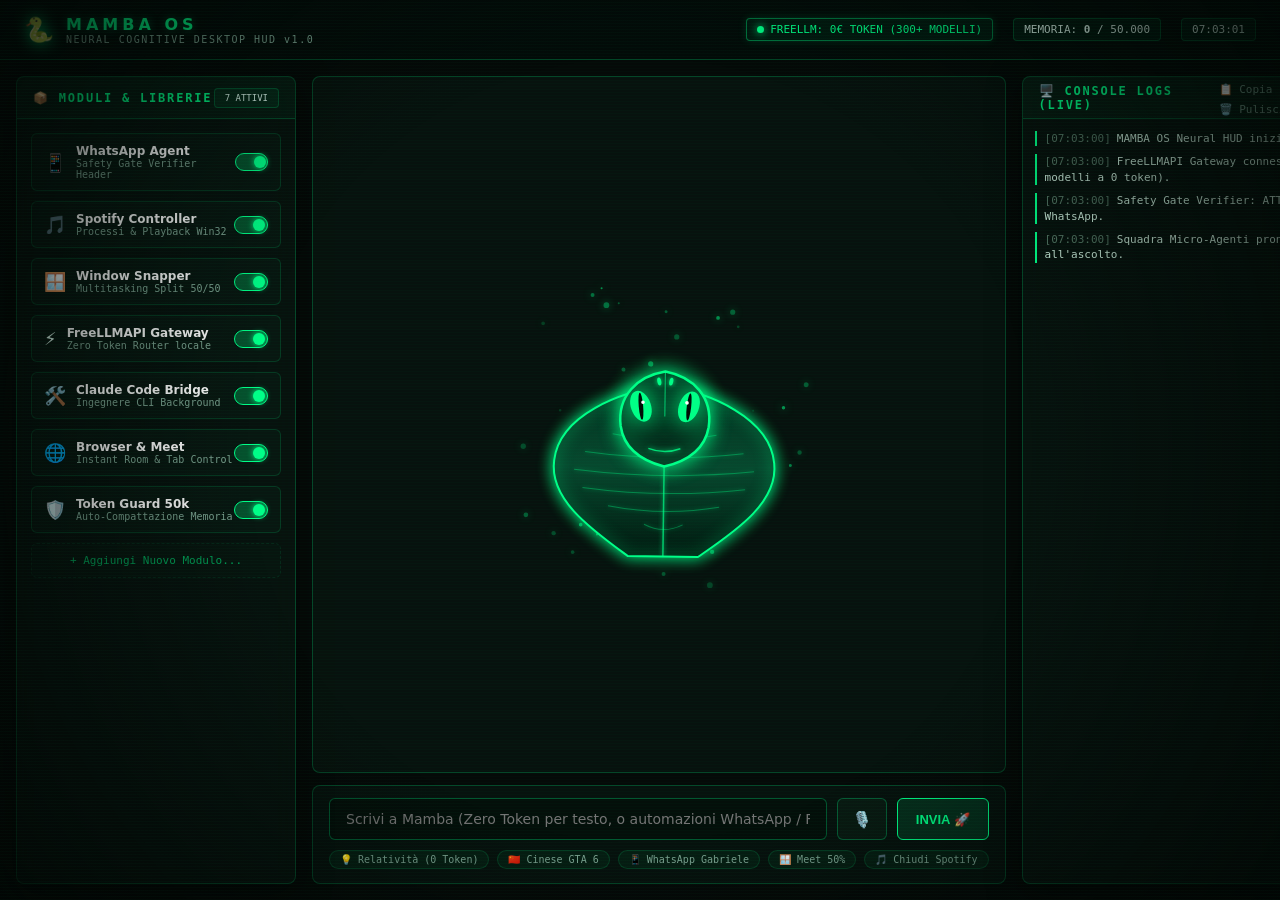
==== mamba/ui/index.html @ de3efeec "chore(checkpoint): Interfaccia Grafica HUD Desktop stile Jarvis con Serpente frontale 60fps, lingua " ====
<!DOCTYPE html>
<html lang="it">
<head>
    <meta charset="UTF-8">
    <meta name="viewport" content="width=device-width, initial-scale=1.0">
    <title>🐍 MAMBA OS — Neural Desktop HUD</title>
    <link rel="stylesheet" href="styles.css">
</head>
<body>
    <div class="scanlines"></div>
    <div class="vignette"></div>

    <!-- HEADER HUD -->
    <header>
        <div class="brand-section">
            <span class="brand-logo">🐍</span>
            <div>
                <div class="brand-title">MAMBA OS</div>
                <div class="brand-subtitle">NEURAL COGNITIVE DESKTOP HUD v1.0</div>
            </div>
        </div>

        <div class="header-telemetry">
            <div class="badge green">
                <span class="badge-dot"></span>
                <span>FREELLM: 0€ TOKEN (300+ MODELLI)</span>
            </div>
            <div class="badge">
                <span>MEMORIA: <b id="token-counter">0</b> / 50.000</span>
            </div>
            <div class="badge">
                <span id="clock-display">17:28:45</span>
            </div>
        </div>
    </header>

    <!-- MAIN 3-COLUMN APP GRID -->
    <main class="main-layout">

        <!-- COLONNA SINISTRA: LIBRERIE & MODULI COLLEGABILI -->
        <section class="hud-panel">
            <div class="panel-header">
                <span class="panel-title">📦 MODULI & LIBRERIE</span>
                <span class="badge" style="font-size: 9px;">7 ATTIVI</span>
            </div>
            <div class="modules-list" id="modules-list">
                
                <div class="module-card">
                    <div class="module-info">
                        <span class="module-icon">📱</span>
                        <div>
                            <div class="module-name">WhatsApp Agent</div>
                            <div class="module-desc">Safety Gate Verifier Header</div>
                        </div>
                    </div>
                    <label class="switch">
                        <input type="checkbox" checked id="mod-whatsapp">
                        <span class="slider"></span>
                    </label>
                </div>

                <div class="module-card">
                    <div class="module-info">
                        <span class="module-icon">🎵</span>
                        <div>
                            <div class="module-name">Spotify Controller</div>
                            <div class="module-desc">Processi & Playback Win32</div>
                        </div>
                    </div>
                    <label class="switch">
                        <input type="checkbox" checked id="mod-spotify">
                        <span class="slider"></span>
                    </label>
                </div>

                <div class="module-card">
                    <div class="module-info">
                        <span class="module-icon">🪟</span>
                        <div>
                            <div class="module-name">Window Snapper</div>
                            <div class="module-desc">Multitasking Split 50/50</div>
                        </div>
                    </div>
                    <label class="switch">
                        <input type="checkbox" checked id="mod-snapper">
                        <span class="slider"></span>
                    </label>
                </div>

                <div class="module-card">
                    <div class="module-info">
                        <span class="module-icon">⚡</span>
                        <div>
                            <div class="module-name">FreeLLMAPI Gateway</div>
                            <div class="module-desc">Zero Token Router locale</div>
                        </div>
                    </div>
                    <label class="switch">
                        <input type="checkbox" checked id="mod-freellm">
                        <span class="slider"></span>
                    </label>
                </div>

                <div class="module-card">
                    <div class="module-info">
                        <span class="module-icon">🛠️</span>
                        <div>
                            <div class="module-name">Claude Code Bridge</div>
                            <div class="module-desc">Ingegnere CLI Background</div>
                        </div>
                    </div>
                    <label class="switch">
                        <input type="checkbox" checked id="mod-claude">
                        <span class="slider"></span>
                    </label>
                </div>

                <div class="module-card">
                    <div class="module-info">
                        <span class="module-icon">🌐</span>
                        <div>
                            <div class="module-name">Browser & Meet</div>
                            <div class="module-desc">Instant Room & Tab Control</div>
                        </div>
                    </div>
                    <label class="switch">
                        <input type="checkbox" checked id="mod-browser">
                        <span class="slider"></span>
                    </label>
                </div>

                <div class="module-card">
                    <div class="module-info">
                        <span class="module-icon">🛡️</span>
                        <div>
                            <div class="module-name">Token Guard 50k</div>
                            <div class="module-desc">Auto-Compattazione Memoria</div>
                        </div>
                    </div>
                    <label class="switch">
                        <input type="checkbox" checked id="mod-tokenguard">
                        <span class="slider"></span>
                    </label>
                </div>

                <div class="module-card" style="border-style: dashed; justify-content: center; opacity: 0.6;">
                    <span style="font-size: 11px; font-family: var(--font-mono); color: var(--emerald);">+ Aggiungi Nuovo Modulo...</span>
                </div>

            </div>
        </section>

        <!-- COLONNA CENTRALE: SERPENTE + RISPOSTA + SEZIONE DI SCRITTURA -->
        <section class="center-panel">
            
            <div class="avatar-container">
                <canvas id="snake-canvas"></canvas>

                <!-- Box di risposta olografico parlante -->
                <div class="response-card hidden" id="response-card">
                    <div class="response-header">
                        <span>🐍 MAMBA [SPEAKING]</span>
                        <span id="response-latency">0.42s</span>
                    </div>
                    <div class="response-body" id="response-text">
                        In attesa di ordini...
                    </div>
                </div>
            </div>

            <!-- Sezione di scrittura sotto il serpente -->
            <div class="input-panel">
                <div class="input-row">
                    <input type="text" class="input-box" id="user-input" 
                           placeholder="Scrivi a Mamba (Zero Token per testo, o automazioni WhatsApp / Finestre / Spotify)..." 
                           autocomplete="off">
                    <button class="mic-btn" id="mic-btn" title="Attiva Microfono">🎙️</button>
                    <button class="action-btn" id="send-btn">INVIA 🚀</button>
                </div>

                <!-- Chips di comando rapido -->
                <div class="chips-row">
                    <span class="chip" onclick="quickSend('Dammi una spiegazione rapida della teoria della relatività')">💡 Relatività (0 Token)</span>
                    <span class="chip" onclick="quickSend('Traduci in cinese: buona sessione di gioco con GTA 6!')">🇨🇳 Cinese GTA 6</span>
                    <span class="chip" onclick="quickSend('Manda messaggio a Gabriele Vinted con auguri per GTA 6')">📱 WhatsApp Gabriele</span>
                    <span class="chip" onclick="quickSend('Affianca Google Meet al 50% dello schermo')">🪟 Meet 50%</span>
                    <span class="chip" onclick="quickSend('Chiudi Spotify')">🎵 Chiudi Spotify</span>
                </div>
            </div>

        </section>

        <!-- COLONNA DESTRA: LOG SELEZIONABILI IN DIRETTA -->
        <section class="hud-panel">
            <div class="panel-header">
                <span class="panel-title">🖥️ CONSOLE LOGS (LIVE)</span>
                <div>
                    <button class="log-btn" id="copy-logs-btn" title="Copia tutti i log">📋 Copia</button>
                    <button class="log-btn" id="clear-logs-btn" title="Pulisci log">🗑️ Pulisci</button>
                </div>
            </div>
            
            <div class="logs-container" id="logs-container">
                <!-- Log generati dinamicamente -->
            </div>
        </section>

    </main>

    <script src="snake.js"></script>
    <script src="app.js"></script>
</body>
</html>
---- mamba/ui/styles.css ----
/* mamba/ui/styles.css - Emerald Viper Cyber HUD */

:root {
    --bg-dark: #050a08;
    --bg-card: rgba(8, 22, 16, 0.75);
    --border-color: rgba(0, 255, 136, 0.22);
    --border-bright: #00ff88;
    --emerald: #00ff88;
    --emerald-dim: rgba(0, 255, 136, 0.55);
    --emerald-glow: rgba(0, 255, 136, 0.35);
    --cyan: #00e5ff;
    --yellow: #ffdd00;
    --red: #ff3366;
    --text-main: #e0fbf0;
    --text-dim: #7da593;
    --font-mono: 'Consolas', 'Cascadia Mono', monospace;
    --font-sans: 'Segoe UI', system-ui, -apple-system, sans-serif;
}

* {
    box-sizing: border-box;
    margin: 0;
    padding: 0;
}

body {
    background: var(--bg-dark);
    color: var(--text-main);
    font-family: var(--font-sans);
    height: 100vh;
    display: flex;
    flex-direction: column;
    overflow: hidden;
    user-select: none;
}

/* Texture scanlines e vignettatura sci-fi */
.scanlines {
    position: fixed;
    inset: 0;
    pointer-events: none;
    background: repeating-linear-gradient(
        0deg,
        rgba(0, 255, 136, 0.02) 0px,
        rgba(0, 255, 136, 0.02) 1px,
        transparent 1px,
        transparent 3px
    );
    z-index: 100;
}

.vignette {
    position: fixed;
    inset: 0;
    pointer-events: none;
    background: radial-gradient(circle at center, transparent 50%, rgba(2, 6, 4, 0.8) 100%);
    z-index: 99;
}

/* ==========================================================================
   HEADER
   ========================================================================== */
header {
    height: 60px;
    border-bottom: 1px solid var(--border-color);
    background: rgba(4, 14, 10, 0.85);
    backdrop-filter: blur(8px);
    display: flex;
    align-items: center;
    justify-content: space-between;
    padding: 0 24px;
    z-index: 10;
}

.brand-section {
    display: flex;
    align-items: center;
    gap: 12px;
}

.brand-logo {
    font-size: 24px;
    filter: drop-shadow(0 0 8px var(--emerald));
}

.brand-title {
    font-size: 16px;
    font-weight: 700;
    letter-spacing: 0.25em;
    color: var(--emerald);
    text-shadow: 0 0 10px var(--emerald-glow);
}

.brand-subtitle {
    font-size: 10px;
    font-family: var(--font-mono);
    color: var(--text-dim);
    letter-spacing: 0.15em;
}

.header-telemetry {
    display: flex;
    align-items: center;
    gap: 20px;
}

.badge {
    display: inline-flex;
    align-items: center;
    gap: 6px;
    padding: 4px 10px;
    border-radius: 4px;
    font-family: var(--font-mono);
    font-size: 11px;
    border: 1px solid var(--border-color);
    background: rgba(0, 255, 136, 0.06);
}

.badge.green {
    color: var(--emerald);
    border-color: rgba(0, 255, 136, 0.4);
    box-shadow: 0 0 8px rgba(0, 255, 136, 0.15);
}

.badge-dot {
    width: 7px;
    height: 7px;
    border-radius: 50%;
    background: var(--emerald);
    box-shadow: 0 0 8px var(--emerald);
    animation: blink 2s infinite;
}

@keyframes blink {
    50% { opacity: 0.3; }
}

/* ==========================================================================
   APP GRID LAYOUT (3 COLONNE)
   ========================================================================== */
.main-layout {
    flex: 1;
    display: grid;
    grid-template-columns: 280px 1fr 340px;
    gap: 16px;
    padding: 16px;
    overflow: hidden;
    z-index: 10;
}

.hud-panel {
    background: var(--bg-card);
    border: 1px solid var(--border-color);
    border-radius: 8px;
    display: flex;
    flex-direction: column;
    overflow: hidden;
    backdrop-filter: blur(12px);
    box-shadow: 0 8px 32px rgba(0, 0, 0, 0.5);
    position: relative;
}

.panel-header {
    height: 42px;
    padding: 0 16px;
    display: flex;
    align-items: center;
    justify-content: space-between;
    border-bottom: 1px solid var(--border-color);
    background: rgba(0, 255, 136, 0.04);
}

.panel-title {
    font-size: 12px;
    font-family: var(--font-mono);
    font-weight: 600;
    letter-spacing: 0.15em;
    color: var(--emerald);
    display: flex;
    align-items: center;
    gap: 8px;
}

/* ==========================================================================
   COLONNA SINISTRA: LIBRERIE & MODULI
   ========================================================================== */
.modules-list {
    flex: 1;
    padding: 14px;
    display: flex;
    flex-direction: column;
    gap: 10px;
    overflow-y: auto;
}

.module-card {
    background: rgba(12, 32, 24, 0.45);
    border: 1px solid rgba(0, 255, 136, 0.15);
    border-radius: 6px;
    padding: 10px 12px;
    display: flex;
    align-items: center;
    justify-content: space-between;
    transition: all 0.25s ease;
    cursor: pointer;
}

.module-card:hover {
    border-color: var(--emerald);
    box-shadow: 0 0 12px rgba(0, 255, 136, 0.15);
    transform: translateX(2px);
}

.module-info {
    display: flex;
    align-items: center;
    gap: 10px;
}

.module-icon {
    font-size: 18px;
}

.module-name {
    font-size: 12px;
    font-weight: 600;
    color: #fff;
}

.module-desc {
    font-size: 10px;
    font-family: var(--font-mono);
    color: var(--text-dim);
}

/* Switch Toggle */
.switch {
    position: relative;
    display: inline-block;
    width: 34px;
    height: 18px;
}

.switch input { opacity: 0; width: 0; height: 0; }

.slider {
    position: absolute;
    cursor: pointer;
    inset: 0;
    background-color: #1a3328;
    transition: .3s;
    border-radius: 18px;
    border: 1px solid rgba(0, 255, 136, 0.2);
}

.slider:before {
    position: absolute;
    content: "";
    height: 12px;
    width: 12px;
    left: 2px;
    bottom: 2px;
    background-color: #7da593;
    transition: .3s;
    border-radius: 50%;
}

input:checked + .slider {
    background-color: rgba(0, 255, 136, 0.25);
    border-color: var(--emerald);
}

input:checked + .slider:before {
    transform: translateX(16px);
    background-color: var(--emerald);
    box-shadow: 0 0 6px var(--emerald);
}

/* ==========================================================================
   COLONNA CENTRALE: SERPENTE + DIALOGO + INPUT
   ========================================================================== */
.center-panel {
    display: flex;
    flex-direction: column;
    gap: 12px;
}

.avatar-container {
    flex: 1;
    background: var(--bg-card);
    border: 1px solid var(--border-color);
    border-radius: 8px;
    position: relative;
    display: flex;
    flex-direction: column;
    align-items: center;
    justify-content: center;
    overflow: hidden;
}

#snake-canvas {
    width: 100%;
    height: 100%;
    display: block;
}

/* Fumetto di risposta olografico */
.response-card {
    position: absolute;
    bottom: 16px;
    left: 24px;
    right: 24px;
    background: rgba(6, 20, 14, 0.88);
    border: 1px solid rgba(0, 255, 136, 0.35);
    border-radius: 8px;
    padding: 14px 18px;
    backdrop-filter: blur(10px);
    box-shadow: 0 4px 20px rgba(0, 0, 0, 0.6);
    user-select: text; /* Selezionabile! */
    max-height: 130px;
    overflow-y: auto;
    transition: all 0.3s ease;
}

.response-card.hidden {
    opacity: 0;
    pointer-events: none;
    transform: translateY(10px);
}

.response-header {
    display: flex;
    align-items: center;
    justify-content: space-between;
    margin-bottom: 6px;
    font-family: var(--font-mono);
    font-size: 11px;
    color: var(--emerald);
}

.response-body {
    font-size: 13px;
    line-height: 1.5;
    color: #f0fff8;
}

/* Sezione Input Sotto */
.input-panel {
    background: var(--bg-card);
    border: 1px solid var(--border-color);
    border-radius: 8px;
    padding: 12px 16px;
    display: flex;
    flex-direction: column;
    gap: 10px;
}

.input-row {
    display: flex;
    gap: 10px;
}

.input-box {
    flex: 1;
    background: rgba(4, 16, 11, 0.8);
    border: 1px solid rgba(0, 255, 136, 0.3);
    border-radius: 6px;
    padding: 12px 16px;
    color: #fff;
    font-size: 14px;
    font-family: var(--font-sans);
    outline: none;
    transition: border-color 0.2s, box-shadow 0.2s;
}

.input-box:focus {
    border-color: var(--emerald);
    box-shadow: 0 0 12px rgba(0, 255, 136, 0.25);
}

.action-btn {
    background: rgba(0, 255, 136, 0.12);
    border: 1px solid var(--emerald);
    color: var(--emerald);
    border-radius: 6px;
    padding: 0 18px;
    font-size: 13px;
    font-weight: 600;
    cursor: pointer;
    display: flex;
    align-items: center;
    gap: 6px;
    transition: all 0.2s;
}

.action-btn:hover {
    background: var(--emerald);
    color: #000;
    box-shadow: 0 0 16px rgba(0, 255, 136, 0.4);
}

.mic-btn {
    background: rgba(12, 32, 24, 0.6);
    border: 1px solid rgba(0, 255, 136, 0.3);
    color: #fff;
    border-radius: 6px;
    padding: 0 14px;
    cursor: pointer;
    font-size: 16px;
    transition: all 0.2s;
}

.mic-btn.active {
    background: rgba(255, 51, 102, 0.25);
    border-color: var(--red);
    color: var(--red);
    box-shadow: 0 0 12px var(--red);
}

/* Quick Action Chips */
.chips-row {
    display: flex;
    gap: 8px;
    overflow-x: auto;
    padding-bottom: 2px;
}

.chip {
    background: rgba(0, 255, 136, 0.05);
    border: 1px solid rgba(0, 255, 136, 0.15);
    color: var(--text-dim);
    border-radius: 12px;
    padding: 3px 10px;
    font-size: 10px;
    font-family: var(--font-mono);
    cursor: pointer;
    white-space: nowrap;
    transition: all 0.2s;
}

.chip:hover {
    border-color: var(--emerald);
    color: var(--emerald);
    background: rgba(0, 255, 136, 0.1);
}

/* ==========================================================================
   COLONNA DESTRA: LOG SELEZIONABILI IN DIRETTA
   ========================================================================== */
.logs-container {
    flex: 1;
    padding: 12px;
    overflow-y: auto;
    display: flex;
    flex-direction: column;
    gap: 8px;
    font-family: var(--font-mono);
    font-size: 11px;
    user-select: text; /* Fondamentale: testo selezionabile e copiabile! */
}

.log-entry {
    line-height: 1.4;
    word-break: break-word;
    border-left: 2px solid rgba(0, 255, 136, 0.3);
    padding-left: 8px;
    transition: background 0.15s;
}

.log-entry:hover {
    background: rgba(0, 255, 136, 0.04);
}

.log-time {
    color: #557766;
    margin-right: 6px;
}

.log-entry.info { border-left-color: var(--emerald); }
.log-entry.info .log-text { color: #d0f0e0; }

.log-entry.warn { border-left-color: var(--yellow); }
.log-entry.warn .log-text { color: var(--yellow); }

.log-entry.error { border-left-color: var(--red); }
.log-entry.error .log-text { color: var(--red); }

.log-btn {
    background: none;
    border: none;
    color: var(--text-dim);
    font-family: var(--font-mono);
    font-size: 11px;
    cursor: pointer;
    padding: 2px 6px;
    border-radius: 4px;
    transition: color 0.2s;
}

.log-btn:hover {
    color: var(--emerald);
    background: rgba(0, 255, 136, 0.08);
}
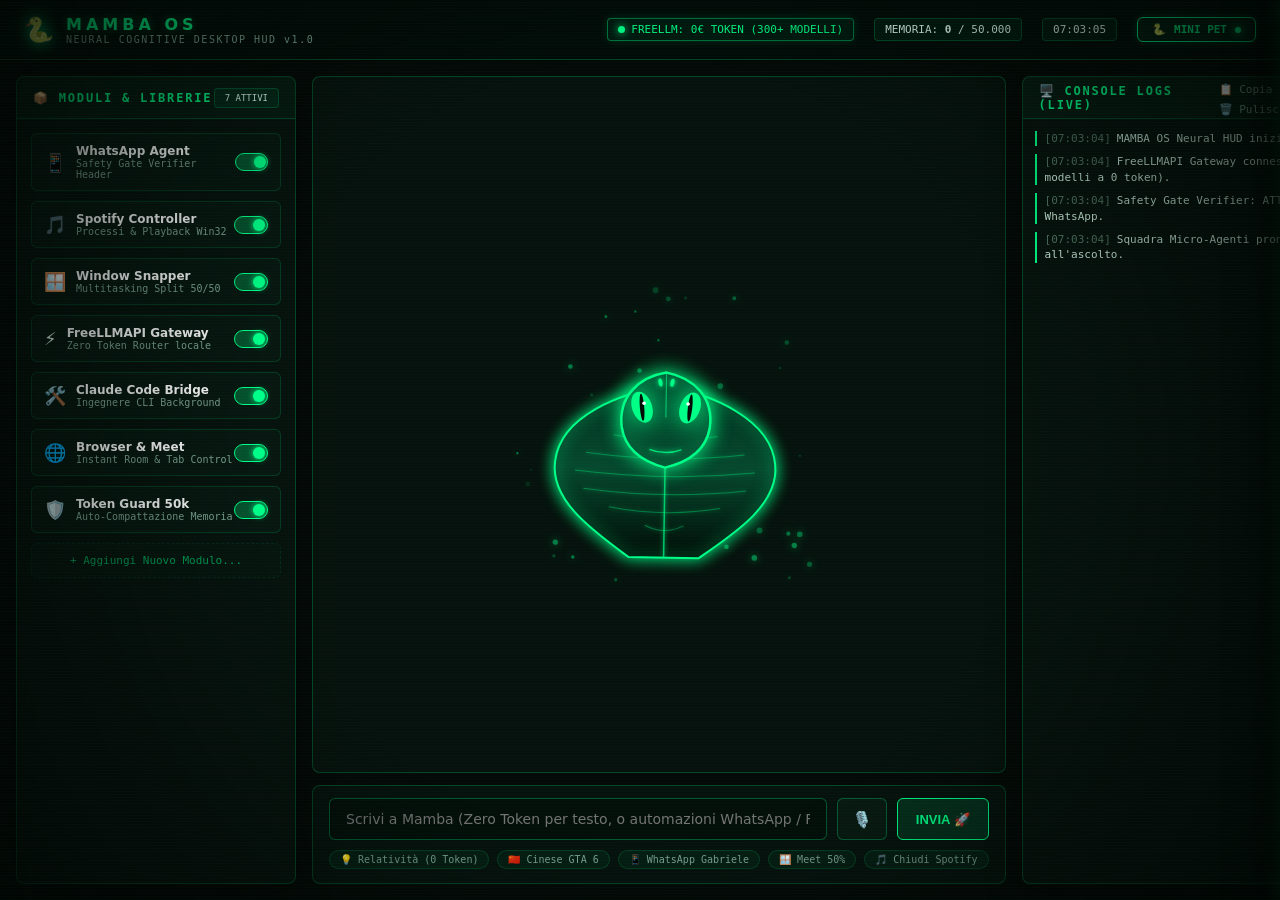
==== commit 5fbbbade: "chore(checkpoint): Aggiunto Mini & Pets: pulsante header in alto a destra, drawer impostazioni con 5" ====
--- a/mamba/ui/index.html
+++ b/mamba/ui/index.html
@@ -31,6 +31,11 @@
             <div class="badge">
                 <span id="clock-display">17:28:45</span>
             </div>
+            <button class="pet-header-btn" id="pet-drawer-btn" title="Mini & Pets — Impostazioni Personaggetto">
+                <span>🐍</span>
+                <span>MINI PET</span>
+                <span class="pet-pulse-dot"></span>
+            </button>
         </div>
     </header>
 
@@ -207,6 +212,145 @@
 
     </main>
 
+    <!-- OVERLAY & CASSETTO LATERALE MINI & PETS -->
+    <div class="pet-drawer-overlay" id="pet-drawer-overlay"></div>
+    <aside class="pet-drawer" id="pet-drawer">
+        <div class="drawer-header">
+            <span class="drawer-title">🐍 MINI & PETS SETTINGS</span>
+            <button class="drawer-close-btn" id="drawer-close-btn">✕</button>
+        </div>
+
+        <!-- Sezione 1: Anteprima Interattiva Pet -->
+        <div class="drawer-section">
+            <div class="drawer-section-title">✨ ANTEPRIMA PERSONAGGETTO</div>
+            <div class="pet-playground">
+                <canvas id="mini-pet-preview-canvas" width="140" height="140"></canvas>
+                <div class="pet-playground-hint">Passa il mouse per accarezzare o fai click!</div>
+            </div>
+        </div>
+
+        <!-- Sezione 2: Selezione Specie / Skin -->
+        <div class="drawer-section">
+            <div class="drawer-section-title">🎨 SPECIE & SKIN SERPENTE</div>
+            <div class="skin-grid" id="skin-grid">
+                <button class="skin-btn active" data-skin="emerald">
+                    <span class="skin-dot" style="background: #00ff88; color: #00ff88;"></span>
+                    <span>Emerald Viper</span>
+                </button>
+                <button class="skin-btn" data-skin="cyber">
+                    <span class="skin-dot" style="background: #c77dff; color: #c77dff;"></span>
+                    <span>Cyber Python</span>
+                </button>
+                <button class="skin-btn" data-skin="golden">
+                    <span class="skin-dot" style="background: #ffb703; color: #ffb703;"></span>
+                    <span>Golden Cobra</span>
+                </button>
+                <button class="skin-btn" data-skin="crimson">
+                    <span class="skin-dot" style="background: #ff0055; color: #ff0055;"></span>
+                    <span>Crimson Mamba</span>
+                </button>
+                <button class="skin-btn" data-skin="mecha" style="grid-column: span 2;">
+                    <span class="skin-dot" style="background: #00f0ff; color: #00f0ff;"></span>
+                    <span>Mecha Robo-Snake</span>
+                </button>
+            </div>
+        </div>
+
+        <!-- Sezione 3: Pillolette ON/OFF (App & Visibilità) -->
+        <div class="drawer-section">
+            <div class="drawer-section-title">📱 MOSTRA SULLE APP (PILLOLETTE ON/OFF)</div>
+            <div class="pills-list">
+                
+                <div class="pill-row">
+                    <div class="pill-info">
+                        <div class="pill-label">Floating Pet su Desktop</div>
+                        <div class="pill-sub">Overlay fluttuante e trascinabile a schermo</div>
+                    </div>
+                    <label class="pill-switch">
+                        <input type="checkbox" checked id="pill-desktop-overlay">
+                        <span class="pill-slider"></span>
+                    </label>
+                </div>
+
+                <div class="pill-row">
+                    <div class="pill-info">
+                        <div class="pill-label">Mostra su WhatsApp</div>
+                        <div class="pill-sub">Galleggia sopra la finestra di WhatsApp</div>
+                    </div>
+                    <label class="pill-switch">
+                        <input type="checkbox" checked id="pill-whatsapp">
+                        <span class="pill-slider"></span>
+                    </label>
+                </div>
+
+                <div class="pill-row">
+                    <div class="pill-info">
+                        <div class="pill-label">Mostra su Spotify</div>
+                        <div class="pill-sub">Reagisce alla musica e a Spotify</div>
+                    </div>
+                    <label class="pill-switch">
+                        <input type="checkbox" checked id="pill-spotify">
+                        <span class="pill-slider"></span>
+                    </label>
+                </div>
+
+                <div class="pill-row">
+                    <div class="pill-info">
+                        <div class="pill-label">Mostra su Browser / Meet</div>
+                        <div class="pill-sub">Accompagna le sessioni di navigazione</div>
+                    </div>
+                    <label class="pill-switch">
+                        <input type="checkbox" checked id="pill-browser">
+                        <span class="pill-slider"></span>
+                    </label>
+                </div>
+
+                <div class="pill-row">
+                    <div class="pill-info">
+                        <div class="pill-label">Mostra su Blocco Note</div>
+                        <div class="pill-sub">Presente durante la scrittura di testo</div>
+                    </div>
+                    <label class="pill-switch">
+                        <input type="checkbox" checked id="pill-notepad">
+                        <span class="pill-slider"></span>
+                    </label>
+                </div>
+
+            </div>
+        </div>
+
+        <!-- Sezione 4: Pillolette Comportamento & Animazioni -->
+        <div class="drawer-section">
+            <div class="drawer-section-title">⚡ COMPORTAMENTO & ANIMAZIONI</div>
+            <div class="pills-list">
+                
+                <div class="pill-row">
+                    <div class="pill-info">
+                        <div class="pill-label">Lingua Biforcuta Dinamica</div>
+                        <div class="pill-sub">Guizza fuori a intervalli regolari</div>
+                    </div>
+                    <label class="pill-switch">
+                        <input type="checkbox" checked id="pill-tongue">
+                        <span class="pill-slider"></span>
+                    </label>
+                </div>
+
+                <div class="pill-row">
+                    <div class="pill-info">
+                        <div class="pill-label">Oscillazione Vocale (Sway)</div>
+                        <div class="pill-sub">Ondeggia da destra a sinistra mentre parla</div>
+                    </div>
+                    <label class="pill-switch">
+                        <input type="checkbox" checked id="pill-sway">
+                        <span class="pill-slider"></span>
+                    </label>
+                </div>
+
+            </div>
+        </div>
+
+    </aside>
+
     <script src="snake.js"></script>
     <script src="app.js"></script>
 </body>
--- a/mamba/ui/styles.css
+++ b/mamba/ui/styles.css
@@ -501,3 +501,285 @@
     color: var(--emerald);
     background: rgba(0, 255, 136, 0.08);
 }
+
+/* ==========================================================================
+   MINI & PETS DRAWER & PILLOLETTE TOGGLES (STILE IMMAGINI CARICATE)
+   ========================================================================== */
+
+/* Pulsante Personaggetto in Header (a destra a tutto) */
+.pet-header-btn {
+    background: rgba(0, 255, 136, 0.08);
+    border: 1px solid var(--emerald);
+    color: var(--emerald);
+    border-radius: 6px;
+    padding: 5px 14px;
+    font-family: var(--font-mono);
+    font-size: 11px;
+    font-weight: 700;
+    cursor: pointer;
+    display: flex;
+    align-items: center;
+    gap: 8px;
+    box-shadow: 0 0 10px rgba(0, 255, 136, 0.2);
+    transition: all 0.25s ease;
+}
+
+.pet-header-btn:hover {
+    background: var(--emerald);
+    color: #000;
+    box-shadow: 0 0 18px rgba(0, 255, 136, 0.6);
+    transform: scale(1.03);
+}
+
+.pet-pulse-dot {
+    width: 6px;
+    height: 6px;
+    border-radius: 50%;
+    background: var(--emerald);
+    box-shadow: 0 0 8px var(--emerald);
+    animation: blink 1.5s infinite;
+}
+
+/* Overlay scuro di sfondo */
+.pet-drawer-overlay {
+    position: fixed;
+    inset: 0;
+    background: rgba(0, 0, 0, 0.65);
+    backdrop-filter: blur(4px);
+    z-index: 200;
+    opacity: 0;
+    pointer-events: none;
+    transition: opacity 0.3s ease;
+}
+
+.pet-drawer-overlay.open {
+    opacity: 1;
+    pointer-events: auto;
+}
+
+/* Cassetto Laterale Destro per le Impostazioni del Pet */
+.pet-drawer {
+    position: fixed;
+    top: 0;
+    right: 0;
+    width: 380px;
+    height: 100vh;
+    background: rgba(4, 16, 11, 0.96);
+    border-left: 1px solid var(--border-bright);
+    box-shadow: -8px 0 35px rgba(0, 0, 0, 0.8), 0 0 20px rgba(0, 255, 136, 0.15);
+    z-index: 201;
+    display: flex;
+    flex-direction: column;
+    transform: translateX(100%);
+    transition: transform 0.35s cubic-bezier(0.16, 1, 0.3, 1);
+    overflow-y: auto;
+}
+
+.pet-drawer.open {
+    transform: translateX(0);
+}
+
+.drawer-header {
+    padding: 18px 20px;
+    border-bottom: 1px solid var(--border-color);
+    display: flex;
+    align-items: center;
+    justify-content: space-between;
+    background: rgba(0, 255, 136, 0.05);
+}
+
+.drawer-title {
+    font-size: 14px;
+    font-family: var(--font-mono);
+    font-weight: 700;
+    color: var(--emerald);
+    letter-spacing: 0.15em;
+    display: flex;
+    align-items: center;
+    gap: 8px;
+}
+
+.drawer-close-btn {
+    background: none;
+    border: none;
+    color: var(--text-dim);
+    font-size: 18px;
+    cursor: pointer;
+    transition: color 0.2s;
+}
+
+.drawer-close-btn:hover {
+    color: var(--emerald);
+}
+
+/* Sezioni interne al Drawer */
+.drawer-section {
+    padding: 16px 20px;
+    border-bottom: 1px solid rgba(0, 255, 136, 0.1);
+}
+
+.drawer-section-title {
+    font-size: 11px;
+    font-family: var(--font-mono);
+    font-weight: 600;
+    color: var(--text-dim);
+    letter-spacing: 0.15em;
+    text-transform: uppercase;
+    margin-bottom: 12px;
+    display: flex;
+    align-items: center;
+    gap: 6px;
+}
+
+/* Playground Anteprima Pet */
+.pet-playground {
+    background: rgba(2, 10, 6, 0.8);
+    border: 1px solid rgba(0, 255, 136, 0.25);
+    border-radius: 8px;
+    padding: 12px;
+    display: flex;
+    flex-direction: column;
+    align-items: center;
+    gap: 8px;
+    box-shadow: inset 0 0 15px rgba(0, 0, 0, 0.6);
+}
+
+#mini-pet-preview-canvas {
+    width: 140px;
+    height: 140px;
+    cursor: pointer;
+}
+
+.pet-playground-hint {
+    font-size: 10px;
+    font-family: var(--font-mono);
+    color: var(--emerald-dim);
+    text-align: center;
+}
+
+/* Selettore Specie / Skin del Serpente */
+.skin-grid {
+    display: grid;
+    grid-template-columns: 1fr 1fr;
+    gap: 8px;
+}
+
+.skin-btn {
+    background: rgba(12, 32, 24, 0.5);
+    border: 1px solid rgba(0, 255, 136, 0.2);
+    border-radius: 6px;
+    padding: 8px 10px;
+    color: #fff;
+    font-family: var(--font-mono);
+    font-size: 10px;
+    cursor: pointer;
+    display: flex;
+    align-items: center;
+    gap: 8px;
+    transition: all 0.2s;
+}
+
+.skin-btn:hover {
+    border-color: var(--emerald);
+    background: rgba(0, 255, 136, 0.12);
+}
+
+.skin-btn.active {
+    border-color: var(--emerald);
+    background: rgba(0, 255, 136, 0.18);
+    box-shadow: 0 0 10px rgba(0, 255, 136, 0.3);
+    color: var(--emerald);
+    font-weight: 700;
+}
+
+.skin-dot {
+    width: 10px;
+    height: 10px;
+    border-radius: 50%;
+    box-shadow: 0 0 6px currentColor;
+}
+
+/* ==========================================================================
+   LE "PILLOLETTE" ON/OFF (ESATTAMENTE COME NELLA FOTO DELL'UTENTE)
+   ========================================================================== */
+.pills-list {
+    display: flex;
+    flex-direction: column;
+    gap: 12px;
+}
+
+.pill-row {
+    display: flex;
+    align-items: center;
+    justify-content: space-between;
+    padding: 4px 0;
+}
+
+.pill-info {
+    display: flex;
+    flex-direction: column;
+    gap: 2px;
+}
+
+.pill-label {
+    font-size: 12px;
+    font-weight: 500;
+    color: #f0fff8;
+}
+
+.pill-sub {
+    font-size: 10px;
+    font-family: var(--font-mono);
+    color: var(--text-dim);
+}
+
+/* Switch a Pilloletta Smeraldo con bagliore neon intenso */
+.pill-switch {
+    position: relative;
+    display: inline-block;
+    width: 44px;
+    height: 22px;
+    flex-shrink: 0;
+}
+
+.pill-switch input {
+    opacity: 0;
+    width: 0;
+    height: 0;
+}
+
+.pill-slider {
+    position: absolute;
+    cursor: pointer;
+    inset: 0;
+    background-color: #041a10;
+    border: 1.5px solid rgba(0, 255, 136, 0.25);
+    border-radius: 22px;
+    transition: all 0.28s cubic-bezier(0.16, 1, 0.3, 1);
+    box-shadow: inset 0 2px 4px rgba(0, 0, 0, 0.5);
+}
+
+.pill-slider:before {
+    position: absolute;
+    content: "";
+    height: 14px;
+    width: 14px;
+    left: 3px;
+    bottom: 2.5px;
+    background-color: #2b503e;
+    border-radius: 50%;
+    transition: all 0.28s cubic-bezier(0.16, 1, 0.3, 1);
+}
+
+/* Stato ACCESO (Identico all'immagine 3 fornita dall'utente) */
+.pill-switch input:checked + .pill-slider {
+    background-color: rgba(0, 48, 28, 0.85);
+    border-color: #00ff88;
+    box-shadow: 0 0 10px rgba(0, 255, 136, 0.35), inset 0 0 6px rgba(0, 255, 136, 0.15);
+}
+
+.pill-switch input:checked + .pill-slider:before {
+    transform: translateX(20px);
+    background-color: #00ff88;
+    box-shadow: 0 0 8px #00ff88, 0 0 16px #00ff88;
+}
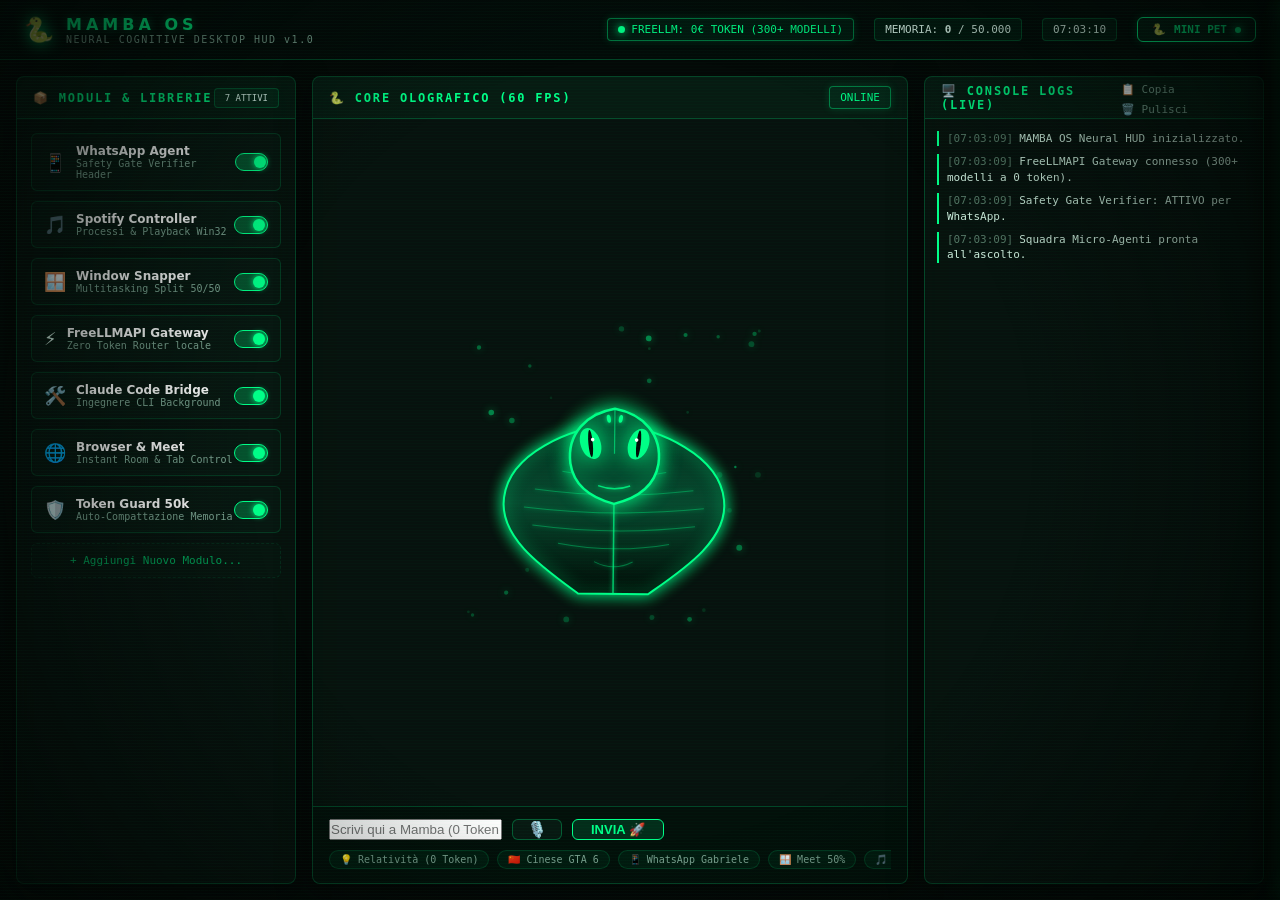
==== commit 82f984bd: "chore(checkpoint): Barra di input e scrittura integrata direttamente alla base del riquadro centrale" ====
--- a/mamba/ui/index.html
+++ b/mamba/ui/index.html
@@ -155,8 +155,12 @@
             </div>
         </section>
 
-        <!-- COLONNA CENTRALE: SERPENTE + RISPOSTA + SEZIONE DI SCRITTURA -->
-        <section class="center-panel">
+        <!-- COLONNA CENTRALE: RIQUADRO UNIFICATO DEL SERPENTE CON BARRA DI SCRITTURA SOTTO -->
+        <section class="hud-panel center-panel">
+            <div class="panel-header">
+                <span class="panel-title">🐍 CORE OLOGRAFICO (60 FPS)</span>
+                <span class="badge green" id="snake-status-badge">ONLINE</span>
+            </div>
             
             <div class="avatar-container">
                 <canvas id="snake-canvas"></canvas>
@@ -164,7 +168,7 @@
                 <!-- Box di risposta olografico parlante -->
                 <div class="response-card hidden" id="response-card">
                     <div class="response-header">
-                        <span>🐍 MAMBA [SPEAKING]</span>
+                        <span>🐍 MAMBA [RISPOSTA]</span>
                         <span id="response-latency">0.42s</span>
                     </div>
                     <div class="response-body" id="response-text">
@@ -173,11 +177,11 @@
                 </div>
             </div>
 
-            <!-- Sezione di scrittura sotto il serpente -->
-            <div class="input-panel">
+            <!-- BARRA DI SCRITTURA INTEGRATA SOTTO NEL RIQUADRO CENTRALE -->
+            <div class="snake-input-section">
                 <div class="input-row">
                     <input type="text" class="input-box" id="user-input" 
-                           placeholder="Scrivi a Mamba (Zero Token per testo, o automazioni WhatsApp / Finestre / Spotify)..." 
+                           placeholder="Scrivi qui a Mamba (0 Token per risposte/traduzioni, o comandi WhatsApp / Finestre)..." 
                            autocomplete="off">
                     <button class="mic-btn" id="mic-btn" title="Attiva Microfono">🎙️</button>
                     <button class="action-btn" id="send-btn">INVIA 🚀</button>
@@ -192,7 +196,6 @@
                     <span class="chip" onclick="quickSend('Chiudi Spotify')">🎵 Chiudi Spotify</span>
                 </div>
             </div>
-
         </section>
 
         <!-- COLONNA DESTRA: LOG SELEZIONABILI IN DIRETTA -->
--- a/mamba/ui/styles.css
+++ b/mamba/ui/styles.css
@@ -277,25 +277,22 @@
 }
 
 /* ==========================================================================
-   COLONNA CENTRALE: SERPENTE + DIALOGO + INPUT
+   COLONNA CENTRALE: RIQUADRO UNIFICATO DEL SERPENTE CON BARRA SOTTO
    ========================================================================== */
 .center-panel {
     display: flex;
     flex-direction: column;
-    gap: 12px;
 }
 
 .avatar-container {
     flex: 1;
-    background: var(--bg-card);
-    border: 1px solid var(--border-color);
-    border-radius: 8px;
     position: relative;
     display: flex;
     flex-direction: column;
     align-items: center;
     justify-content: center;
     overflow: hidden;
+    min-height: 280px;
 }
 
 #snake-canvas {
@@ -307,19 +304,20 @@
 /* Fumetto di risposta olografico */
 .response-card {
     position: absolute;
-    bottom: 16px;
-    left: 24px;
-    right: 24px;
-    background: rgba(6, 20, 14, 0.88);
-    border: 1px solid rgba(0, 255, 136, 0.35);
+    bottom: 14px;
+    left: 20px;
+    right: 20px;
+    background: rgba(6, 20, 14, 0.92);
+    border: 1px solid rgba(0, 255, 136, 0.4);
     border-radius: 8px;
-    padding: 14px 18px;
-    backdrop-filter: blur(10px);
-    box-shadow: 0 4px 20px rgba(0, 0, 0, 0.6);
+    padding: 12px 16px;
+    backdrop-filter: blur(12px);
+    box-shadow: 0 4px 24px rgba(0, 0, 0, 0.7);
     user-select: text; /* Selezionabile! */
-    max-height: 130px;
+    max-height: 120px;
     overflow-y: auto;
     transition: all 0.3s ease;
+    z-index: 5;
 }
 
 .response-card.hidden {
@@ -344,20 +342,22 @@
     color: #f0fff8;
 }
 
-/* Sezione Input Sotto */
-.input-panel {
-    background: var(--bg-card);
-    border: 1px solid var(--border-color);
-    border-radius: 8px;
+/* BARRA DI SCRITTURA INTEGRATA SOTTO NEL RIQUADRO DEL SERPENTE */
+.snake-input-section {
+    border-top: 1px solid var(--border-color);
+    background: rgba(4, 16, 11, 0.94);
     padding: 12px 16px;
     display: flex;
     flex-direction: column;
     gap: 10px;
+    border-bottom-left-radius: 8px;
+    border-bottom-right-radius: 8px;
 }
 
 .input-row {
     display: flex;
     gap: 10px;
+}
 }
 
 .input-box {
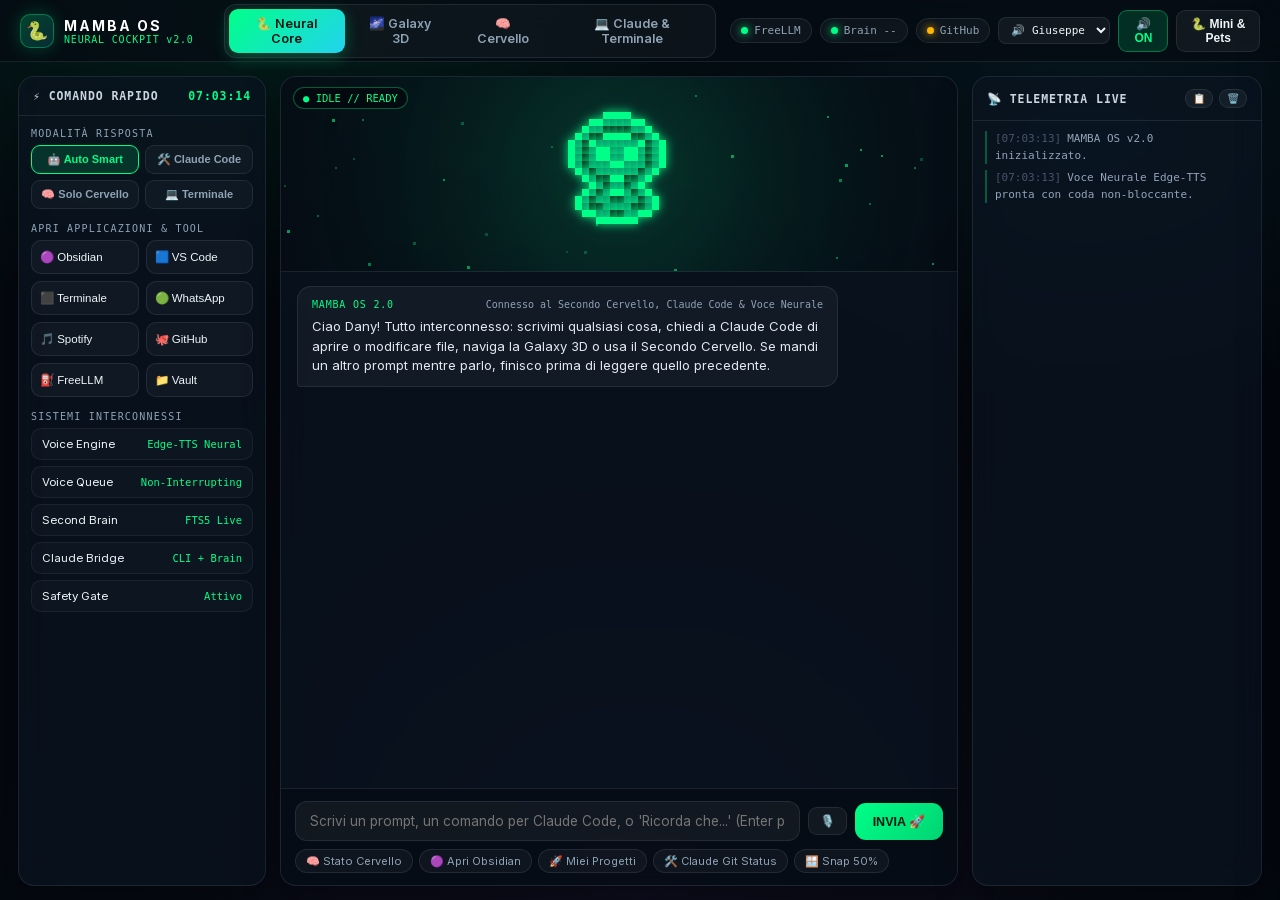
==== commit d7122e31: "feat(mamba-v2): Neural Cockpit HUD, Galaxy 3D Second Brain, Pixel Snake L->R, Edge-TTS Voice Queue, " ====
--- a/mamba/ui/index.html
+++ b/mamba/ui/index.html
@@ -3,358 +3,329 @@
 <head>
     <meta charset="UTF-8">
     <meta name="viewport" content="width=device-width, initial-scale=1.0">
-    <title>🐍 MAMBA OS — Neural Desktop HUD</title>
+    <title>🐍 MAMBA OS 2.0 — Neural Cockpit</title>
     <link rel="stylesheet" href="styles.css">
 </head>
 <body>
-    <div class="scanlines"></div>
-    <div class="vignette"></div>
-
-    <!-- HEADER HUD -->
-    <header>
-        <div class="brand-section">
-            <span class="brand-logo">🐍</span>
+<div class="app-shell">
+
+    <!-- TOP COMMAND BAR -->
+    <header class="topbar">
+        <div class="brand">
+            <div class="brand-orb">🐍</div>
             <div>
-                <div class="brand-title">MAMBA OS</div>
-                <div class="brand-subtitle">NEURAL COGNITIVE DESKTOP HUD v1.0</div>
-            </div>
-        </div>
-
-        <div class="header-telemetry">
-            <div class="badge green">
-                <span class="badge-dot"></span>
-                <span>FREELLM: 0€ TOKEN (300+ MODELLI)</span>
-            </div>
-            <div class="badge">
-                <span>MEMORIA: <b id="token-counter">0</b> / 50.000</span>
-            </div>
-            <div class="badge">
-                <span id="clock-display">17:28:45</span>
-            </div>
-            <button class="pet-header-btn" id="pet-drawer-btn" title="Mini & Pets — Impostazioni Personaggetto">
-                <span>🐍</span>
-                <span>MINI PET</span>
-                <span class="pet-pulse-dot"></span>
-            </button>
+                <div class="brand-name">MAMBA OS</div>
+                <div class="brand-sub">NEURAL COCKPIT v2.0</div>
+            </div>
+        </div>
+
+        <nav class="nav-tabs" id="nav-tabs">
+            <button class="nav-tab active" data-view="view-core">🐍 Neural Core</button>
+            <button class="nav-tab" data-view="view-galaxy">🌌 Galaxy 3D</button>
+            <button class="nav-tab" data-view="view-brain">🧠 Cervello</button>
+            <button class="nav-tab" data-view="view-claude">💻 Claude & Terminale</button>
+        </nav>
+
+        <div class="top-actions">
+            <div class="pill-badge" id="badge-freellm" title="Gateway FreeLLMapi">
+                <span class="pill-dot" id="dot-freellm"></span>
+                <span id="txt-freellm">FreeLLM</span>
+            </div>
+            <div class="pill-badge clickable" id="badge-brain" title="Vai al Secondo Cervello">
+                <span class="pill-dot"></span>
+                <span id="txt-brain">Brain --</span>
+            </div>
+            <div class="pill-badge clickable" id="badge-github" title="Stato GitHub mamba-os">
+                <span class="pill-dot warn" id="dot-github"></span>
+                <span id="txt-github">GitHub</span>
+            </div>
+            <select id="voice-select" class="voice-select" title="Voce Neurale Italiana">
+                <option value="it-IT-GiuseppeMultilingualNeural">🔊 Giuseppe</option>
+                <option value="it-IT-DiegoNeural">🔊 Diego</option>
+                <option value="it-IT-IsabellaNeural">🔊 Isabella</option>
+                <option value="it-IT-ElsaNeural">🔊 Elsa</option>
+            </select>
+            <button class="icon-btn accent" id="btn-voice-toggle" title="Attiva/Disattiva sintesi vocale">🔊 ON</button>
+            <button class="icon-btn danger" id="btn-voice-stop" title="Interrompi manualmente la voce" style="display:none;">⏹ Stop</button>
+            <button class="icon-btn" id="btn-open-pet">🐍 Mini & Pets</button>
         </div>
     </header>
 
-    <!-- MAIN 3-COLUMN APP GRID -->
-    <main class="main-layout">
-
-        <!-- COLONNA SINISTRA: LIBRERIE & MODULI COLLEGABILI -->
-        <section class="hud-panel">
-            <div class="panel-header">
-                <span class="panel-title">📦 MODULI & LIBRERIE</span>
-                <span class="badge" style="font-size: 9px;">7 ATTIVI</span>
-            </div>
-            <div class="modules-list" id="modules-list">
-                
-                <div class="module-card">
-                    <div class="module-info">
-                        <span class="module-icon">📱</span>
+    <!-- MAIN VIEWS -->
+    <main class="views-wrapper">
+
+        <!-- ================================================================
+             TAB 1: NEURAL CORE (PIXEL SNAKE + CHAT + DOCK)
+             ================================================================ -->
+        <section class="view-pane active" id="view-core">
+            <div class="core-grid">
+
+                <!-- LEFT: QUICK LAUNCH & ROUTER MODES -->
+                <section class="glass-panel">
+                    <div class="panel-head">
+                        <span>⚡ COMANDO RAPIDO</span>
+                        <span id="clock-display" style="color:var(--emerald)">00:00:00</span>
+                    </div>
+                    <div class="dock-body">
                         <div>
-                            <div class="module-name">WhatsApp Agent</div>
-                            <div class="module-desc">Safety Gate Verifier Header</div>
-                        </div>
-                    </div>
-                    <label class="switch">
-                        <input type="checkbox" checked id="mod-whatsapp">
-                        <span class="slider"></span>
-                    </label>
-                </div>
-
-                <div class="module-card">
-                    <div class="module-info">
-                        <span class="module-icon">🎵</span>
+                            <div class="dock-label">Modalità Risposta</div>
+                            <div class="mode-pills" id="mode-pills">
+                                <button class="mode-pill active" data-mode="auto">🤖 Auto Smart</button>
+                                <button class="mode-pill" data-mode="claude">🛠️ Claude Code</button>
+                                <button class="mode-pill" data-mode="brain">🧠 Solo Cervello</button>
+                                <button class="mode-pill" data-mode="terminal">💻 Terminale</button>
+                            </div>
+                        </div>
+
                         <div>
-                            <div class="module-name">Spotify Controller</div>
-                            <div class="module-desc">Processi & Playback Win32</div>
-                        </div>
-                    </div>
-                    <label class="switch">
-                        <input type="checkbox" checked id="mod-spotify">
-                        <span class="slider"></span>
-                    </label>
-                </div>
-
-                <div class="module-card">
-                    <div class="module-info">
-                        <span class="module-icon">🪟</span>
+                            <div class="dock-label">Apri Applicazioni & Tool</div>
+                            <div class="launch-grid">
+                                <button class="launch-btn" onclick="launchApp('obsidian')">🟣 Obsidian</button>
+                                <button class="launch-btn" onclick="launchApp('code')">🟦 VS Code</button>
+                                <button class="launch-btn" onclick="launchApp('terminal')">⬛ Terminale</button>
+                                <button class="launch-btn" onclick="launchApp('whatsapp')">🟢 WhatsApp</button>
+                                <button class="launch-btn" onclick="launchApp('spotify')">🎵 Spotify</button>
+                                <button class="launch-btn" onclick="launchApp('github')">🐙 GitHub</button>
+                                <button class="launch-btn" onclick="launchApp('freellmapi')">⛽ FreeLLM</button>
+                                <button class="launch-btn" onclick="launchApp('vault')">📁 Vault</button>
+                            </div>
+                        </div>
+
                         <div>
-                            <div class="module-name">Window Snapper</div>
-                            <div class="module-desc">Multitasking Split 50/50</div>
-                        </div>
-                    </div>
-                    <label class="switch">
-                        <input type="checkbox" checked id="mod-snapper">
-                        <span class="slider"></span>
-                    </label>
-                </div>
-
-                <div class="module-card">
-                    <div class="module-info">
-                        <span class="module-icon">⚡</span>
-                        <div>
-                            <div class="module-name">FreeLLMAPI Gateway</div>
-                            <div class="module-desc">Zero Token Router locale</div>
-                        </div>
-                    </div>
-                    <label class="switch">
-                        <input type="checkbox" checked id="mod-freellm">
-                        <span class="slider"></span>
-                    </label>
-                </div>
-
-                <div class="module-card">
-                    <div class="module-info">
-                        <span class="module-icon">🛠️</span>
-                        <div>
-                            <div class="module-name">Claude Code Bridge</div>
-                            <div class="module-desc">Ingegnere CLI Background</div>
-                        </div>
-                    </div>
-                    <label class="switch">
-                        <input type="checkbox" checked id="mod-claude">
-                        <span class="slider"></span>
-                    </label>
-                </div>
-
-                <div class="module-card">
-                    <div class="module-info">
-                        <span class="module-icon">🌐</span>
-                        <div>
-                            <div class="module-name">Browser & Meet</div>
-                            <div class="module-desc">Instant Room & Tab Control</div>
-                        </div>
-                    </div>
-                    <label class="switch">
-                        <input type="checkbox" checked id="mod-browser">
-                        <span class="slider"></span>
-                    </label>
-                </div>
-
-                <div class="module-card">
-                    <div class="module-info">
-                        <span class="module-icon">🛡️</span>
-                        <div>
-                            <div class="module-name">Token Guard 50k</div>
-                            <div class="module-desc">Auto-Compattazione Memoria</div>
-                        </div>
-                    </div>
-                    <label class="switch">
-                        <input type="checkbox" checked id="mod-tokenguard">
-                        <span class="slider"></span>
-                    </label>
-                </div>
-
-                <div class="module-card" style="border-style: dashed; justify-content: center; opacity: 0.6;">
-                    <span style="font-size: 11px; font-family: var(--font-mono); color: var(--emerald);">+ Aggiungi Nuovo Modulo...</span>
-                </div>
+                            <div class="dock-label">Sistemi Interconnessi</div>
+                            <div class="status-list">
+                                <div class="status-item"><span>Voice Engine</span><span>Edge-TTS Neural</span></div>
+                                <div class="status-item"><span>Voice Queue</span><span>Non-Interrupting</span></div>
+                                <div class="status-item"><span>Second Brain</span><span id="dock-brain-stat">FTS5 Live</span></div>
+                                <div class="status-item"><span>Claude Bridge</span><span>CLI + Brain</span></div>
+                                <div class="status-item"><span>Safety Gate</span><span>Attivo</span></div>
+                            </div>
+                        </div>
+                    </div>
+                </section>
+
+                <!-- CENTER: PIXEL SNAKE STAGE + CHAT THREAD + INPUT -->
+                <section class="glass-panel center-stage">
+                    <div class="snake-stage">
+                        <canvas id="snake-canvas"></canvas>
+                        <div class="snake-state-badge" id="snake-state-badge">● IDLE // READY</div>
+                        <div class="voice-queue-pill" id="voice-queue-pill">🔊 Coda voce: 0</div>
+                    </div>
+
+                    <div class="chat-feed" id="chat-feed">
+                        <div class="msg assistant">
+                            <div class="msg-meta">
+                                <span class="msg-route">MAMBA OS 2.0</span>
+                                <span>Connesso al Secondo Cervello, Claude Code & Voce Neurale</span>
+                            </div>
+                            <div class="msg-text">Ciao Dany! Tutto interconnesso: scrivimi qualsiasi cosa, chiedi a Claude Code di aprire o modificare file, naviga la Galaxy 3D o usa il Secondo Cervello. Se mandi un altro prompt mentre parlo, finisco prima di leggere quello precedente.</div>
+                        </div>
+                    </div>
+
+                    <div class="input-dock">
+                        <div class="input-row">
+                            <input type="text" id="user-input" class="prompt-input" placeholder="Scrivi un prompt, un comando per Claude Code, o 'Ricorda che...' (Enter per inviare)" autocomplete="off">
+                            <button class="icon-btn" id="mic-btn" title="Parla con il microfono">🎙️</button>
+                            <button class="send-btn" id="send-btn">INVIA 🚀</button>
+                        </div>
+                        <div class="chips-row">
+                            <span class="chip" onclick="quickSend('Stato second brain')">🧠 Stato Cervello</span>
+                            <span class="chip" onclick="quickSend('Apri Obsidian')">🟣 Apri Obsidian</span>
+                            <span class="chip" onclick="quickSend('Riassumimi i miei progetti attivi dal Secondo Cervello')">🚀 Miei Progetti</span>
+                            <span class="chip" onclick="quickSend('Claude controlla git status in mamba')">🛠️ Claude Git Status</span>
+                            <span class="chip" onclick="quickSend('Affianca Chrome al 50% a sinistra')">🪟 Snap 50%</span>
+                        </div>
+                    </div>
+                </section>
+
+                <!-- RIGHT: LIVE TELEMETRY LOGS -->
+                <section class="glass-panel">
+                    <div class="panel-head">
+                        <span>📡 TELEMETRIA LIVE</span>
+                        <div style="display:flex;gap:6px;">
+                            <button class="icon-btn" id="btn-copy-logs" style="padding:3px 7px;font-size:10px;">📋</button>
+                            <button class="icon-btn" id="btn-clear-chat" style="padding:3px 7px;font-size:10px;" title="Azzera chat & log">🗑️</button>
+                        </div>
+                    </div>
+                    <div class="logs-feed" id="logs-container"></div>
+                </section>
 
             </div>
         </section>
 
-        <!-- COLONNA CENTRALE: RIQUADRO UNIFICATO DEL SERPENTE CON BARRA DI SCRITTURA SOTTO -->
-        <section class="hud-panel center-panel">
-            <div class="panel-header">
-                <span class="panel-title">🐍 CORE OLOGRAFICO (60 FPS)</span>
-                <span class="badge green" id="snake-status-badge">ONLINE</span>
-            </div>
-            
-            <div class="avatar-container">
-                <canvas id="snake-canvas"></canvas>
-
-                <!-- Box di risposta olografico parlante -->
-                <div class="response-card hidden" id="response-card">
-                    <div class="response-header">
-                        <span>🐍 MAMBA [RISPOSTA]</span>
-                        <span id="response-latency">0.42s</span>
-                    </div>
-                    <div class="response-body" id="response-text">
-                        In attesa di ordini...
-                    </div>
-                </div>
-            </div>
-
-            <!-- BARRA DI SCRITTURA INTEGRATA SOTTO NEL RIQUADRO CENTRALE -->
-            <div class="snake-input-section">
-                <div class="input-row">
-                    <input type="text" class="input-box" id="user-input" 
-                           placeholder="Scrivi qui a Mamba (0 Token per risposte/traduzioni, o comandi WhatsApp / Finestre)..." 
-                           autocomplete="off">
-                    <button class="mic-btn" id="mic-btn" title="Attiva Microfono">🎙️</button>
-                    <button class="action-btn" id="send-btn">INVIA 🚀</button>
-                </div>
-
-                <!-- Chips di comando rapido -->
-                <div class="chips-row">
-                    <span class="chip" onclick="quickSend('Dammi una spiegazione rapida della teoria della relatività')">💡 Relatività (0 Token)</span>
-                    <span class="chip" onclick="quickSend('Traduci in cinese: buona sessione di gioco con GTA 6!')">🇨🇳 Cinese GTA 6</span>
-                    <span class="chip" onclick="quickSend('Manda messaggio a Gabriele Vinted con auguri per GTA 6')">📱 WhatsApp Gabriele</span>
-                    <span class="chip" onclick="quickSend('Affianca Google Meet al 50% dello schermo')">🪟 Meet 50%</span>
-                    <span class="chip" onclick="quickSend('Chiudi Spotify')">🎵 Chiudi Spotify</span>
-                </div>
-            </div>
+        <!-- ================================================================
+             TAB 2: INTEGRATED GALAXY 3D VIEW
+             ================================================================ -->
+        <section class="view-pane" id="view-galaxy">
+            <iframe id="galaxy-iframe" class="galaxy-frame" src="about:blank" title="Galaxy View 3D"></iframe>
         </section>
 
-        <!-- COLONNA DESTRA: LOG SELEZIONABILI IN DIRETTA -->
-        <section class="hud-panel">
-            <div class="panel-header">
-                <span class="panel-title">🖥️ CONSOLE LOGS (LIVE)</span>
-                <div>
-                    <button class="log-btn" id="copy-logs-btn" title="Copia tutti i log">📋 Copia</button>
-                    <button class="log-btn" id="clear-logs-btn" title="Pulisci log">🗑️ Pulisci</button>
-                </div>
-            </div>
-            
-            <div class="logs-container" id="logs-container">
-                <!-- Log generati dinamicamente -->
+        <!-- ================================================================
+             TAB 3: SECOND BRAIN EXPLORER & CAPTURE
+             ================================================================ -->
+        <section class="view-pane" id="view-brain">
+            <div class="split-2">
+                <section class="glass-panel">
+                    <div class="panel-head">
+                        <span>🔍 RICERCA ISTANTANEA FTS5 (<20ms)</span>
+                        <button class="icon-btn accent" id="btn-run-gardener" style="padding:4px 9px;font-size:11px;">🌙 Lancia Gardener</button>
+                    </div>
+                    <div class="panel-body">
+                        <div style="display:flex;gap:8px;">
+                            <input type="text" id="brain-search-input" class="field-input" placeholder="Cerca concetti, esami Federico II, decisioni, Mamba...">
+                            <button class="send-btn" id="btn-brain-search" style="padding:9px 14px;">Cerca</button>
+                        </div>
+                        <div id="brain-search-results" style="display:flex;flex-direction:column;gap:8px;overflow-y:auto;"></div>
+                    </div>
+                </section>
+
+                <section class="glass-panel">
+                    <div class="panel-head">
+                        <span>📥 CATTURA RAPIDA & DIARIO</span>
+                        <a href="obsidian://open?vault=ObsidianVault" class="icon-btn" style="padding:4px 9px;font-size:11px;text-decoration:none;">🟣 Apri Vault</a>
+                    </div>
+                    <div class="panel-body">
+                        <div class="dock-label">Salva Idea / Nota in 00_Inbox/</div>
+                        <input type="text" id="cap-title" class="field-input" placeholder="Titolo breve (es. Idea esame Calcolatori)">
+                        <textarea id="cap-body" class="field-textarea" placeholder="Contenuto, appunti o link..."></textarea>
+                        <div style="display:flex;gap:8px;">
+                            <button class="send-btn" id="btn-cap-inbox" style="flex:1;">📥 Salva in Inbox</button>
+                            <button class="icon-btn accent" id="btn-cap-daily" style="flex:1;justify-content:center;">📅 Aggiungi al Diario di Oggi</button>
+                        </div>
+                        <div class="dock-label" style="margin-top:8px;">Output Gardener / Stato</div>
+                        <div class="term-output" id="brain-ops-output" style="min-height:130px;">Pronto.</div>
+                    </div>
+                </section>
             </div>
         </section>
 
+        <!-- ================================================================
+             TAB 4: CLAUDE CODE + TERMINAL + GITHUB SYNC
+             ================================================================ -->
+        <section class="view-pane" id="view-claude">
+            <div class="split-2">
+                <section class="glass-panel">
+                    <div class="panel-head">
+                        <span>💻 CLAUDE CODE & POWERSHELL BRIDGE</span>
+                        <select id="term-engine" class="voice-select">
+                            <option value="claude">🤖 Claude Code (con Secondo Cervello)</option>
+                            <option value="terminal">⚡ PowerShell Diretto</option>
+                        </select>
+                    </div>
+                    <div class="panel-body">
+                        <div style="display:flex;gap:8px;">
+                            <input type="text" id="term-input" class="field-input" placeholder="Es. 'controlla errori in console.py' oppure 'git status'">
+                            <button class="send-btn" id="btn-term-run" style="padding:9px 16px;">Esegui</button>
+                        </div>
+                        <div class="chips-row">
+                            <span class="chip" onclick="runQuickTerm('terminal', 'git status --short')">git status</span>
+                            <span class="chip" onclick="runQuickTerm('terminal', 'brain status')">brain status</span>
+                            <span class="chip" onclick="runQuickTerm('claude', 'Analizza i file modificati in mamba-os e verifica che non ci siano bug')">Claude Check Repo</span>
+                            <span class="chip" onclick="runQuickTerm('terminal', 'start obsidian://open?vault=ObsidianVault')">Apri Obsidian</span>
+                        </div>
+                        <div class="term-output" id="term-output">Pronto per eseguire comandi Claude Code e PowerShell...</div>
+                    </div>
+                </section>
+
+                <section class="glass-panel">
+                    <div class="panel-head">
+                        <span>🐙 GITHUB REPO SYNC (mamba-os)</span>
+                        <button class="icon-btn" id="btn-gh-refresh" style="padding:4px 9px;font-size:11px;">↻ Aggiorna</button>
+                    </div>
+                    <div class="panel-body">
+                        <div id="gh-status-box" class="term-output" style="max-height:240px;">Caricamento stato GitHub...</div>
+                        <input type="text" id="gh-commit-msg" class="field-input" placeholder="Messaggio commit (opzionale, auto-generato se vuoto)">
+                        <button class="send-btn" id="btn-gh-push">🚀 Commit & Push su GitHub Ora</button>
+                        <div id="gh-push-out" class="term-output" style="min-height:110px;">In attesa...</div>
+                    </div>
+                </section>
+            </div>
+        </section>
+
     </main>
-
-    <!-- OVERLAY & CASSETTO LATERALE MINI & PETS -->
-    <div class="pet-drawer-overlay" id="pet-drawer-overlay"></div>
-    <aside class="pet-drawer" id="pet-drawer">
-        <div class="drawer-header">
-            <span class="drawer-title">🐍 MINI & PETS SETTINGS</span>
-            <button class="drawer-close-btn" id="drawer-close-btn">✕</button>
-        </div>
-
-        <!-- Sezione 1: Anteprima Interattiva Pet -->
-        <div class="drawer-section">
-            <div class="drawer-section-title">✨ ANTEPRIMA PERSONAGGETTO</div>
-            <div class="pet-playground">
-                <canvas id="mini-pet-preview-canvas" width="140" height="140"></canvas>
-                <div class="pet-playground-hint">Passa il mouse per accarezzare o fai click!</div>
-            </div>
-        </div>
-
-        <!-- Sezione 2: Selezione Specie / Skin -->
-        <div class="drawer-section">
-            <div class="drawer-section-title">🎨 SPECIE & SKIN SERPENTE</div>
-            <div class="skin-grid" id="skin-grid">
-                <button class="skin-btn active" data-skin="emerald">
-                    <span class="skin-dot" style="background: #00ff88; color: #00ff88;"></span>
-                    <span>Emerald Viper</span>
-                </button>
-                <button class="skin-btn" data-skin="cyber">
-                    <span class="skin-dot" style="background: #c77dff; color: #c77dff;"></span>
-                    <span>Cyber Python</span>
-                </button>
-                <button class="skin-btn" data-skin="golden">
-                    <span class="skin-dot" style="background: #ffb703; color: #ffb703;"></span>
-                    <span>Golden Cobra</span>
-                </button>
-                <button class="skin-btn" data-skin="crimson">
-                    <span class="skin-dot" style="background: #ff0055; color: #ff0055;"></span>
-                    <span>Crimson Mamba</span>
-                </button>
-                <button class="skin-btn" data-skin="mecha" style="grid-column: span 2;">
-                    <span class="skin-dot" style="background: #00f0ff; color: #00f0ff;"></span>
-                    <span>Mecha Robo-Snake</span>
-                </button>
-            </div>
-        </div>
-
-        <!-- Sezione 3: Pillolette ON/OFF (App & Visibilità) -->
-        <div class="drawer-section">
-            <div class="drawer-section-title">📱 MOSTRA SULLE APP (PILLOLETTE ON/OFF)</div>
-            <div class="pills-list">
-                
-                <div class="pill-row">
-                    <div class="pill-info">
-                        <div class="pill-label">Floating Pet su Desktop</div>
-                        <div class="pill-sub">Overlay fluttuante e trascinabile a schermo</div>
-                    </div>
-                    <label class="pill-switch">
-                        <input type="checkbox" checked id="pill-desktop-overlay">
-                        <span class="pill-slider"></span>
-                    </label>
-                </div>
-
-                <div class="pill-row">
-                    <div class="pill-info">
-                        <div class="pill-label">Mostra su WhatsApp</div>
-                        <div class="pill-sub">Galleggia sopra la finestra di WhatsApp</div>
-                    </div>
-                    <label class="pill-switch">
-                        <input type="checkbox" checked id="pill-whatsapp">
-                        <span class="pill-slider"></span>
-                    </label>
-                </div>
-
-                <div class="pill-row">
-                    <div class="pill-info">
-                        <div class="pill-label">Mostra su Spotify</div>
-                        <div class="pill-sub">Reagisce alla musica e a Spotify</div>
-                    </div>
-                    <label class="pill-switch">
-                        <input type="checkbox" checked id="pill-spotify">
-                        <span class="pill-slider"></span>
-                    </label>
-                </div>
-
-                <div class="pill-row">
-                    <div class="pill-info">
-                        <div class="pill-label">Mostra su Browser / Meet</div>
-                        <div class="pill-sub">Accompagna le sessioni di navigazione</div>
-                    </div>
-                    <label class="pill-switch">
-                        <input type="checkbox" checked id="pill-browser">
-                        <span class="pill-slider"></span>
-                    </label>
-                </div>
-
-                <div class="pill-row">
-                    <div class="pill-info">
-                        <div class="pill-label">Mostra su Blocco Note</div>
-                        <div class="pill-sub">Presente durante la scrittura di testo</div>
-                    </div>
-                    <label class="pill-switch">
-                        <input type="checkbox" checked id="pill-notepad">
-                        <span class="pill-slider"></span>
-                    </label>
-                </div>
-
-            </div>
-        </div>
-
-        <!-- Sezione 4: Pillolette Comportamento & Animazioni -->
-        <div class="drawer-section">
-            <div class="drawer-section-title">⚡ COMPORTAMENTO & ANIMAZIONI</div>
-            <div class="pills-list">
-                
-                <div class="pill-row">
-                    <div class="pill-info">
-                        <div class="pill-label">Lingua Biforcuta Dinamica</div>
-                        <div class="pill-sub">Guizza fuori a intervalli regolari</div>
-                    </div>
-                    <label class="pill-switch">
-                        <input type="checkbox" checked id="pill-tongue">
-                        <span class="pill-slider"></span>
-                    </label>
-                </div>
-
-                <div class="pill-row">
-                    <div class="pill-info">
-                        <div class="pill-label">Oscillazione Vocale (Sway)</div>
-                        <div class="pill-sub">Ondeggia da destra a sinistra mentre parla</div>
-                    </div>
-                    <label class="pill-switch">
-                        <input type="checkbox" checked id="pill-sway">
-                        <span class="pill-slider"></span>
-                    </label>
-                </div>
-
-            </div>
-        </div>
-
-    </aside>
-
-    <script src="snake.js"></script>
-    <script src="app.js"></script>
+</div>
+
+<!-- CODEX-STYLE MINI & PETS SETTINGS DRAWER -->
+<div class="drawer-backdrop" id="pet-backdrop"></div>
+<aside class="pet-drawer" id="pet-drawer">
+    <div class="panel-head">
+        <span>🐍 MINI & PETS (CODEX STYLE)</span>
+        <button class="icon-btn" id="btn-close-pet" style="padding:4px 8px;">✕</button>
+    </div>
+
+    <div class="drawer-scroll">
+        <div class="pet-preview-box">
+            <canvas id="mini-pet-preview-canvas" width="130" height="120"></canvas>
+            <div style="display:flex;gap:8px;margin-top:8px;">
+                <button class="icon-btn accent" id="btn-pet-wave" style="font-size:11px;">👋 Saluta</button>
+                <button class="icon-btn" id="btn-pet-center" style="font-size:11px;">🎯 Centra Pet</button>
+            </div>
+        </div>
+
+        <div>
+            <div class="dock-label">Stile & Dimensione</div>
+            <div class="seg-group" style="margin-bottom:8px;">
+                <button class="seg-btn active" data-pet-style="pixel">👾 Pixel Viper</button>
+                <button class="seg-btn" data-pet-style="classic">🐍 Classic</button>
+            </div>
+            <div class="seg-group">
+                <button class="seg-btn" data-pet-size="small">Piccolo</button>
+                <button class="seg-btn active" data-pet-size="medium">Medio</button>
+                <button class="seg-btn" data-pet-size="large">Grande</button>
+            </div>
+        </div>
+
+        <div>
+            <div class="dock-label">Skin Serpente</div>
+            <div class="skin-grid">
+                <button class="skin-btn active" data-skin="emerald"><span class="skin-dot" style="background:#00ff88"></span>Emerald</button>
+                <button class="skin-btn" data-skin="cyber"><span class="skin-dot" style="background:#c77dff"></span>Cyber</button>
+                <button class="skin-btn" data-skin="golden"><span class="skin-dot" style="background:#ffb703"></span>Golden</button>
+                <button class="skin-btn" data-skin="crimson"><span class="skin-dot" style="background:#ff2a6d"></span>Crimson</button>
+                <button class="skin-btn" data-skin="mecha" style="grid-column:span 2;"><span class="skin-dot" style="background:#00f0ff"></span>Mecha Robo-Snake</button>
+            </div>
+        </div>
+
+        <div>
+            <div class="dock-label">Opacità: <b id="pet-opacity-val">96%</b></div>
+            <input type="range" id="pet-opacity" min="40" max="100" value="96" style="width:100%;accent-color:#00ff88;">
+        </div>
+
+        <div style="display:flex;flex-direction:column;gap:7px;">
+            <div class="dock-label">Visibilità sulle App (Live)</div>
+            <div class="pill-row">
+                <div><div class="pill-title">Attiva Floating Pet</div><div class="pill-sub">Overlay trasparente sullo schermo</div></div>
+                <label class="switch"><input type="checkbox" checked id="pet-enabled"><span class="slider"></span></label>
+            </div>
+            <div class="pill-row">
+                <div><div class="pill-title">Mostra Ovunque</div><div class="pill-sub">Se OFF, usa i filtri app qui sotto</div></div>
+                <label class="switch"><input type="checkbox" checked id="pet-all"><span class="slider"></span></label>
+            </div>
+            <div class="pill-row">
+                <div><div class="pill-title">WhatsApp</div></div>
+                <label class="switch"><input type="checkbox" checked id="pet-whatsapp"><span class="slider"></span></label>
+            </div>
+            <div class="pill-row">
+                <div><div class="pill-title">Spotify</div></div>
+                <label class="switch"><input type="checkbox" checked id="pet-spotify"><span class="slider"></span></label>
+            </div>
+            <div class="pill-row">
+                <div><div class="pill-title">Browser / Meet</div></div>
+                <label class="switch"><input type="checkbox" checked id="pet-browser"><span class="slider"></span></label>
+            </div>
+            <div class="pill-row">
+                <div><div class="pill-title">VS Code & Obsidian</div></div>
+                <label class="switch"><input type="checkbox" checked id="pet-vscode"><span class="slider"></span></label>
+            </div>
+            <div class="pill-row">
+                <div><div class="pill-title">Lingua & Fumetto</div></div>
+                <label class="switch"><input type="checkbox" checked id="pet-tongue"><span class="slider"></span></label>
+            </div>
+        </div>
+    </div>
+</aside>
+
+<script src="snake.js"></script>
+<script src="app.js"></script>
 </body>
 </html>
--- a/mamba/ui/styles.css
+++ b/mamba/ui/styles.css
@@ -1,785 +1,431 @@
-/* mamba/ui/styles.css - Emerald Viper Cyber HUD */
+/* mamba/ui/styles.css - Mamba OS v2.0 Neural Glassmorphism Cockpit */
+
+@font-face {
+    font-family: "Inter";
+    font-weight: 100 900;
+    font-display: swap;
+    src: url("assets/fonts/inter-latin.woff2") format("woff2");
+}
 
 :root {
-    --bg-dark: #050a08;
-    --bg-card: rgba(8, 22, 16, 0.75);
-    --border-color: rgba(0, 255, 136, 0.22);
-    --border-bright: #00ff88;
+    --bg: #04080f;
+    --bg-elevated: rgba(11, 20, 32, 0.72);
+    --bg-card: rgba(14, 26, 40, 0.68);
+    --bg-hover: rgba(22, 39, 58, 0.82);
+    --border: rgba(148, 163, 184, 0.14);
+    --border-emerald: rgba(0, 255, 136, 0.34);
     --emerald: #00ff88;
-    --emerald-dim: rgba(0, 255, 136, 0.55);
-    --emerald-glow: rgba(0, 255, 136, 0.35);
-    --cyan: #00e5ff;
-    --yellow: #ffdd00;
-    --red: #ff3366;
-    --text-main: #e0fbf0;
-    --text-dim: #7da593;
-    --font-mono: 'Consolas', 'Cascadia Mono', monospace;
-    --font-sans: 'Segoe UI', system-ui, -apple-system, sans-serif;
-}
-
-* {
-    box-sizing: border-box;
-    margin: 0;
-    padding: 0;
-}
-
-body {
-    background: var(--bg-dark);
-    color: var(--text-main);
+    --emerald-soft: rgba(0, 255, 136, 0.14);
+    --cyan: #22d3ee;
+    --violet: #a855f7;
+    --amber: #ffb703;
+    --rose: #fb7185;
+    --text: #eef6f9;
+    --muted: #8ea3b5;
+    --font-sans: "Inter", "Segoe UI", system-ui, -apple-system, sans-serif;
+    --font-mono: "Cascadia Mono", "Consolas", monospace;
+    --ease: cubic-bezier(0.16, 1, 0.3, 1);
+}
+
+* { box-sizing: border-box; margin: 0; padding: 0; }
+
+html, body {
+    height: 100%; width: 100%; overflow: hidden;
+    background:
+        radial-gradient(ellipse 75% 60% at 20% 0%, rgba(0, 255, 136, 0.09), transparent 60%),
+        radial-gradient(ellipse 60% 55% at 85% 15%, rgba(34, 211, 238, 0.08), transparent 55%),
+        radial-gradient(circle at 50% 100%, rgba(168, 85, 247, 0.06), transparent 60%),
+        #04080f;
+    color: var(--text);
     font-family: var(--font-sans);
-    height: 100vh;
-    display: flex;
-    flex-direction: column;
+    -webkit-font-smoothing: antialiased;
+}
+
+/* Custom Scrollbar */
+::-webkit-scrollbar { width: 6px; height: 6px; }
+::-webkit-scrollbar-track { background: transparent; }
+::-webkit-scrollbar-thumb { background: rgba(148, 163, 184, 0.25); border-radius: 99px; }
+::-webkit-scrollbar-thumb:hover { background: var(--emerald); }
+
+.app-shell {
+    display: flex; flex-direction: column; height: 100vh; width: 100vw;
+}
+
+/* ==========================================================================
+   TOP BAR
+   ========================================================================== */
+.topbar {
+    height: 62px; flex-shrink: 0;
+    display: flex; align-items: center; justify-content: space-between;
+    gap: 14px; padding: 0 20px;
+    background: rgba(6, 12, 20, 0.78);
+    backdrop-filter: blur(18px);
+    border-bottom: 1px solid var(--border);
+    z-index: 20;
+}
+
+.brand {
+    display: flex; align-items: center; gap: 10px; min-width: 190px;
+}
+.brand-orb {
+    width: 34px; height: 34px; border-radius: 10px;
+    display: grid; place-items: center; font-size: 18px;
+    background: linear-gradient(135deg, rgba(0,255,136,0.22), rgba(34,211,238,0.16));
+    border: 1px solid var(--border-emerald);
+    box-shadow: 0 0 18px rgba(0,255,136,0.22);
+}
+.brand-name { font-size: 14px; font-weight: 700; letter-spacing: 0.14em; color: #fff; }
+.brand-sub { font-size: 10px; font-family: var(--font-mono); color: var(--emerald); letter-spacing: 0.08em; }
+
+/* Navigation View Switcher */
+.nav-tabs {
+    display: flex; align-items: center; gap: 4px;
+    background: rgba(255,255,255,0.035);
+    border: 1px solid var(--border);
+    padding: 4px; border-radius: 12px;
+}
+.nav-tab {
+    background: transparent; border: none; color: var(--muted);
+    font-family: var(--font-sans); font-size: 12.5px; font-weight: 600;
+    padding: 7px 14px; border-radius: 9px; cursor: pointer;
+    display: inline-flex; align-items: center; gap: 7px;
+    transition: all 0.2s var(--ease);
+}
+.nav-tab:hover { color: #fff; background: rgba(255,255,255,0.05); }
+.nav-tab.active {
+    color: #03150e;
+    background: linear-gradient(135deg, #00ff88, #22d3ee);
+    box-shadow: 0 4px 16px rgba(0,255,136,0.28);
+}
+
+/* Telemetry & Voice Right Bar */
+.top-actions {
+    display: flex; align-items: center; gap: 8px;
+}
+.pill-badge {
+    display: inline-flex; align-items: center; gap: 6px;
+    padding: 5px 10px; border-radius: 999px;
+    background: rgba(255,255,255,0.04); border: 1px solid var(--border);
+    font-family: var(--font-mono); font-size: 11px; color: var(--muted);
+    cursor: default; white-space: nowrap;
+}
+.pill-badge.clickable { cursor: pointer; transition: all 0.18s; }
+.pill-badge.clickable:hover { border-color: var(--emerald); color: #fff; }
+.pill-dot {
+    width: 7px; height: 7px; border-radius: 50%;
+    background: var(--emerald); box-shadow: 0 0 8px var(--emerald);
+}
+.pill-dot.warn { background: var(--amber); box-shadow: 0 0 8px var(--amber); }
+
+.voice-select {
+    background: rgba(255,255,255,0.05); border: 1px solid var(--border);
+    color: var(--text); font-size: 11px; font-family: var(--font-mono);
+    padding: 5px 8px; border-radius: 8px; outline: none; cursor: pointer;
+}
+.voice-select option { background: #0a1420; color: #fff; }
+
+.icon-btn {
+    background: rgba(255,255,255,0.05); border: 1px solid var(--border);
+    color: var(--text); padding: 6px 11px; border-radius: 9px;
+    font-size: 12px; font-weight: 600; cursor: pointer;
+    display: inline-flex; align-items: center; gap: 6px;
+    transition: all 0.18s var(--ease);
+}
+.icon-btn:hover { border-color: var(--emerald); color: var(--emerald); }
+.icon-btn.accent {
+    background: var(--emerald-soft); border-color: var(--border-emerald); color: var(--emerald);
+}
+.icon-btn.danger { border-color: rgba(251,113,133,0.4); color: var(--rose); }
+.icon-btn.danger:hover { background: rgba(251,113,133,0.14); }
+
+/* ==========================================================================
+   VIEWS CONTAINER
+   ========================================================================== */
+.views-wrapper { flex: 1; position: relative; overflow: hidden; }
+.view-pane {
+    position: absolute; inset: 0; display: none;
+    padding: 14px 18px; overflow: hidden;
+}
+.view-pane.active { display: flex; }
+
+/* ==========================================================================
+   TAB 1: NEURAL CORE (3 CLEAN PANELS)
+   ========================================================================== */
+.core-grid {
+    display: grid; width: 100%; height: 100%;
+    grid-template-columns: 248px 1fr 290px; gap: 14px;
+}
+
+.glass-panel {
+    background: var(--bg-elevated);
+    backdrop-filter: blur(16px);
+    border: 1px solid var(--border);
+    border-radius: 16px;
+    display: flex; flex-direction: column; overflow: hidden;
+    box-shadow: 0 12px 36px rgba(0, 0, 0, 0.35);
+}
+
+.panel-head {
+    padding: 12px 14px;
+    border-bottom: 1px solid var(--border);
+    display: flex; align-items: center; justify-content: space-between;
+    font-size: 11.5px; font-family: var(--font-mono); font-weight: 700;
+    letter-spacing: 0.08em; color: #cbd5e1;
+}
+
+/* Left Dock */
+.dock-body { padding: 12px; overflow-y: auto; display: flex; flex-direction: column; gap: 14px; }
+.dock-label {
+    font-size: 10px; font-family: var(--font-mono); text-transform: uppercase;
+    letter-spacing: 0.12em; color: var(--muted); margin-bottom: 6px;
+}
+.launch-grid { display: grid; grid-template-columns: 1fr 1fr; gap: 7px; }
+.launch-btn {
+    background: rgba(255,255,255,0.035); border: 1px solid var(--border);
+    border-radius: 10px; padding: 9px 8px; color: var(--text);
+    font-size: 11.5px; font-weight: 500; cursor: pointer;
+    display: flex; align-items: center; gap: 6px;
+    transition: all 0.18s var(--ease);
+}
+.launch-btn:hover {
+    background: rgba(0,255,136,0.10); border-color: var(--border-emerald); transform: translateY(-1px);
+}
+
+.mode-pills { display: grid; grid-template-columns: 1fr 1fr; gap: 6px; }
+.mode-pill {
+    padding: 7px 8px; border-radius: 9px; font-size: 11px; font-weight: 600;
+    background: rgba(255,255,255,0.03); border: 1px solid var(--border);
+    color: var(--muted); cursor: pointer; text-align: center; transition: all 0.18s;
+}
+.mode-pill.active {
+    background: rgba(0,255,136,0.14); border-color: var(--emerald); color: var(--emerald);
+}
+
+.status-list { display: flex; flex-direction: column; gap: 6px; }
+.status-item {
+    display: flex; align-items: center; justify-content: space-between;
+    padding: 8px 10px; border-radius: 10px;
+    background: rgba(255,255,255,0.025); border: 1px solid rgba(255,255,255,0.06);
+    font-size: 11.5px;
+}
+.status-item span:last-child { font-family: var(--font-mono); font-size: 10.5px; color: var(--emerald); }
+
+/* Center Stage: Snake + Chat Thread + Input */
+.center-stage { display: flex; flex-direction: column; height: 100%; }
+
+.snake-stage {
+    position: relative; height: 195px; flex-shrink: 0;
+    border-bottom: 1px solid var(--border);
+    background: radial-gradient(circle at 50% 50%, rgba(0,255,136,0.07), rgba(4,8,15,0.6));
     overflow: hidden;
-    user-select: none;
-}
-
-/* Texture scanlines e vignettatura sci-fi */
-.scanlines {
-    position: fixed;
-    inset: 0;
-    pointer-events: none;
-    background: repeating-linear-gradient(
-        0deg,
-        rgba(0, 255, 136, 0.02) 0px,
-        rgba(0, 255, 136, 0.02) 1px,
-        transparent 1px,
-        transparent 3px
-    );
-    z-index: 100;
-}
-
-.vignette {
-    position: fixed;
-    inset: 0;
-    pointer-events: none;
-    background: radial-gradient(circle at center, transparent 50%, rgba(2, 6, 4, 0.8) 100%);
-    z-index: 99;
-}
-
-/* ==========================================================================
-   HEADER
-   ========================================================================== */
-header {
-    height: 60px;
-    border-bottom: 1px solid var(--border-color);
-    background: rgba(4, 14, 10, 0.85);
-    backdrop-filter: blur(8px);
-    display: flex;
-    align-items: center;
-    justify-content: space-between;
-    padding: 0 24px;
-    z-index: 10;
-}
-
-.brand-section {
-    display: flex;
-    align-items: center;
-    gap: 12px;
-}
-
-.brand-logo {
-    font-size: 24px;
-    filter: drop-shadow(0 0 8px var(--emerald));
-}
-
-.brand-title {
-    font-size: 16px;
-    font-weight: 700;
-    letter-spacing: 0.25em;
+}
+canvas#snake-canvas { width: 100%; height: 100%; display: block; }
+
+.snake-state-badge {
+    position: absolute; top: 10px; left: 12px;
+    font-family: var(--font-mono); font-size: 10.5px;
+    padding: 4px 9px; border-radius: 999px;
+    background: rgba(4,8,15,0.75); border: 1px solid var(--border-emerald);
     color: var(--emerald);
-    text-shadow: 0 0 10px var(--emerald-glow);
-}
-
-.brand-subtitle {
-    font-size: 10px;
-    font-family: var(--font-mono);
-    color: var(--text-dim);
-    letter-spacing: 0.15em;
-}
-
-.header-telemetry {
-    display: flex;
-    align-items: center;
-    gap: 20px;
-}
-
-.badge {
-    display: inline-flex;
-    align-items: center;
-    gap: 6px;
-    padding: 4px 10px;
-    border-radius: 4px;
-    font-family: var(--font-mono);
-    font-size: 11px;
-    border: 1px solid var(--border-color);
-    background: rgba(0, 255, 136, 0.06);
-}
-
-.badge.green {
-    color: var(--emerald);
-    border-color: rgba(0, 255, 136, 0.4);
-    box-shadow: 0 0 8px rgba(0, 255, 136, 0.15);
-}
-
-.badge-dot {
-    width: 7px;
-    height: 7px;
-    border-radius: 50%;
-    background: var(--emerald);
-    box-shadow: 0 0 8px var(--emerald);
-    animation: blink 2s infinite;
-}
-
-@keyframes blink {
-    50% { opacity: 0.3; }
-}
-
-/* ==========================================================================
-   APP GRID LAYOUT (3 COLONNE)
-   ========================================================================== */
-.main-layout {
-    flex: 1;
-    display: grid;
-    grid-template-columns: 280px 1fr 340px;
-    gap: 16px;
-    padding: 16px;
-    overflow: hidden;
-    z-index: 10;
-}
-
-.hud-panel {
-    background: var(--bg-card);
-    border: 1px solid var(--border-color);
-    border-radius: 8px;
-    display: flex;
-    flex-direction: column;
-    overflow: hidden;
-    backdrop-filter: blur(12px);
-    box-shadow: 0 8px 32px rgba(0, 0, 0, 0.5);
-    position: relative;
-}
-
-.panel-header {
-    height: 42px;
-    padding: 0 16px;
-    display: flex;
-    align-items: center;
-    justify-content: space-between;
-    border-bottom: 1px solid var(--border-color);
-    background: rgba(0, 255, 136, 0.04);
-}
-
-.panel-title {
-    font-size: 12px;
-    font-family: var(--font-mono);
-    font-weight: 600;
-    letter-spacing: 0.15em;
-    color: var(--emerald);
-    display: flex;
-    align-items: center;
-    gap: 8px;
-}
-
-/* ==========================================================================
-   COLONNA SINISTRA: LIBRERIE & MODULI
-   ========================================================================== */
-.modules-list {
-    flex: 1;
-    padding: 14px;
-    display: flex;
-    flex-direction: column;
-    gap: 10px;
-    overflow-y: auto;
-}
-
-.module-card {
-    background: rgba(12, 32, 24, 0.45);
-    border: 1px solid rgba(0, 255, 136, 0.15);
-    border-radius: 6px;
-    padding: 10px 12px;
-    display: flex;
-    align-items: center;
-    justify-content: space-between;
-    transition: all 0.25s ease;
-    cursor: pointer;
-}
-
-.module-card:hover {
-    border-color: var(--emerald);
-    box-shadow: 0 0 12px rgba(0, 255, 136, 0.15);
-    transform: translateX(2px);
-}
-
-.module-info {
-    display: flex;
-    align-items: center;
-    gap: 10px;
-}
-
-.module-icon {
-    font-size: 18px;
-}
-
-.module-name {
-    font-size: 12px;
-    font-weight: 600;
-    color: #fff;
-}
-
-.module-desc {
-    font-size: 10px;
-    font-family: var(--font-mono);
-    color: var(--text-dim);
-}
-
-/* Switch Toggle */
-.switch {
-    position: relative;
-    display: inline-block;
-    width: 34px;
-    height: 18px;
-}
-
+}
+.voice-queue-pill {
+    position: absolute; top: 10px; right: 12px;
+    font-family: var(--font-mono); font-size: 10.5px;
+    padding: 4px 9px; border-radius: 999px;
+    background: rgba(4,8,15,0.75); border: 1px solid rgba(34,211,238,0.35);
+    color: var(--cyan); display: none;
+}
+.voice-queue-pill.visible { display: inline-flex; align-items: center; gap: 6px; }
+
+/* Chat Messages Feed */
+.chat-feed {
+    flex: 1; overflow-y: auto; padding: 14px 16px;
+    display: flex; flex-direction: column; gap: 10px;
+}
+.msg {
+    max-width: 84%; padding: 10px 14px; border-radius: 14px;
+    font-size: 13px; line-height: 1.5; animation: msgIn 0.22s var(--ease);
+    user-select: text;
+}
+@keyframes msgIn { from { opacity: 0; transform: translateY(6px); } to { opacity: 1; transform: none; } }
+
+.msg.user {
+    align-self: flex-end;
+    background: linear-gradient(135deg, rgba(0,255,136,0.16), rgba(34,211,238,0.12));
+    border: 1px solid rgba(0,255,136,0.32);
+    color: #fff; border-bottom-right-radius: 4px;
+}
+.msg.assistant {
+    align-self: flex-start;
+    background: rgba(255,255,255,0.045);
+    border: 1px solid var(--border);
+    color: #e2e8f0; border-bottom-left-radius: 4px;
+}
+.msg-meta {
+    display: flex; align-items: center; justify-content: space-between; gap: 12px;
+    margin-bottom: 5px; font-family: var(--font-mono); font-size: 10px; color: var(--muted);
+}
+.msg-route {
+    color: var(--emerald); text-transform: uppercase; letter-spacing: 0.08em;
+}
+.msg-replay {
+    background: transparent; border: none; color: var(--cyan); cursor: pointer;
+    font-size: 11px; font-family: var(--font-mono); padding: 1px 5px; border-radius: 4px;
+}
+.msg-replay:hover { background: rgba(34,211,238,0.14); }
+.msg-text code {
+    font-family: var(--font-mono); font-size: 11.5px;
+    background: rgba(0,255,136,0.1); color: #6ee7b7; padding: 1px 5px; border-radius: 4px;
+}
+
+/* Input Dock */
+.input-dock {
+    padding: 12px 14px; border-top: 1px solid var(--border);
+    background: rgba(6, 12, 20, 0.72);
+    display: flex; flex-direction: column; gap: 8px;
+}
+.input-row { display: flex; gap: 8px; align-items: center; }
+.prompt-input {
+    flex: 1; background: rgba(255,255,255,0.05); border: 1px solid var(--border);
+    border-radius: 12px; padding: 11px 14px; color: #fff;
+    font-family: var(--font-sans); font-size: 13.5px; outline: none;
+    transition: border-color 0.2s, box-shadow 0.2s;
+}
+.prompt-input:focus {
+    border-color: var(--emerald); box-shadow: 0 0 0 3px rgba(0,255,136,0.12);
+}
+.send-btn {
+    background: linear-gradient(135deg, #00ff88, #00d474);
+    color: #031910; border: none; border-radius: 11px;
+    padding: 11px 18px; font-weight: 700; font-size: 12.5px;
+    cursor: pointer; transition: transform 0.15s, box-shadow 0.15s;
+}
+.send-btn:hover { transform: translateY(-1px); box-shadow: 0 6px 20px rgba(0,255,136,0.35); }
+
+.chips-row { display: flex; gap: 6px; flex-wrap: wrap; }
+.chip {
+    font-size: 11px; padding: 4px 10px; border-radius: 999px;
+    background: rgba(255,255,255,0.04); border: 1px solid var(--border);
+    color: var(--muted); cursor: pointer; transition: all 0.18s;
+}
+.chip:hover { border-color: var(--emerald); color: #fff; background: rgba(0,255,136,0.08); }
+
+/* Right Telemetry Logs */
+.logs-feed {
+    flex: 1; overflow-y: auto; padding: 10px 12px;
+    font-family: var(--font-mono); font-size: 11px; line-height: 1.5;
+    display: flex; flex-direction: column; gap: 6px; user-select: text;
+}
+.log-row { color: #94a3b8; border-left: 2px solid rgba(0,255,136,0.3); padding-left: 8px; }
+.log-row.warn { border-left-color: var(--amber); color: #fde68a; }
+.log-row.error { border-left-color: var(--rose); color: #fda4af; }
+.log-time { color: #475569; margin-right: 6px; }
+
+/* ==========================================================================
+   TAB 2: EMBEDDED GALAXY 3D VIEW
+   ========================================================================== */
+.galaxy-frame {
+    width: 100%; height: 100%; border: 1px solid var(--border);
+    border-radius: 16px; background: #03060a;
+}
+
+/* ==========================================================================
+   TAB 3 & TAB 4: BRAIN EXPLORER & CLAUDE / TERMINAL WORKSPACE
+   ========================================================================== */
+.split-2 {
+    display: grid; grid-template-columns: 1fr 1fr; gap: 14px; width: 100%; height: 100%;
+}
+.panel-body { padding: 14px; overflow-y: auto; flex: 1; display: flex; flex-direction: column; gap: 10px; }
+.field-input, .field-textarea {
+    width: 100%; background: rgba(255,255,255,0.045); border: 1px solid var(--border);
+    border-radius: 10px; padding: 9px 12px; color: #fff; font-size: 13px; outline: none;
+    font-family: var(--font-sans);
+}
+.field-textarea { min-height: 80px; resize: vertical; }
+.field-input:focus, .field-textarea:focus { border-color: var(--emerald); }
+
+.brain-hit {
+    padding: 10px 12px; border-radius: 10px; background: rgba(255,255,255,0.035);
+    border: 1px solid var(--border); cursor: pointer; transition: all 0.16s;
+}
+.brain-hit:hover { border-color: var(--cyan); background: rgba(34,211,238,0.07); }
+.brain-hit-title { font-size: 13px; font-weight: 600; color: #fff; }
+.brain-hit-path { font-size: 10.5px; font-family: var(--font-mono); color: var(--emerald); margin: 2px 0; }
+.brain-hit-snip { font-size: 11.5px; color: var(--muted); }
+
+.term-output {
+    flex: 1; background: #020509; border: 1px solid var(--border);
+    border-radius: 12px; padding: 12px; overflow-y: auto;
+    font-family: var(--font-mono); font-size: 12px; line-height: 1.5;
+    color: #d1fae5; white-space: pre-wrap; user-select: text;
+}
+
+/* ==========================================================================
+   CODEX-STYLE MINI & PETS DRAWER
+   ========================================================================== */
+.drawer-backdrop {
+    position: fixed; inset: 0; background: rgba(2,6,12,0.65); backdrop-filter: blur(5px);
+    z-index: 40; display: none;
+}
+.drawer-backdrop.open { display: block; }
+.pet-drawer {
+    position: fixed; top: 14px; right: 14px; bottom: 14px; width: 390px; max-width: calc(100vw - 28px);
+    background: rgba(8, 16, 26, 0.94); border: 1px solid var(--border-emerald);
+    backdrop-filter: blur(22px); border-radius: 18px; z-index: 50;
+    display: flex; flex-direction: column; overflow: hidden;
+    transform: translateX(430px); transition: transform 0.28s var(--ease);
+    box-shadow: 0 24px 60px rgba(0,0,0,0.75);
+}
+.pet-drawer.open { transform: translateX(0); }
+.drawer-scroll { flex: 1; overflow-y: auto; padding: 14px 16px; display: flex; flex-direction: column; gap: 16px; }
+
+.pet-preview-box {
+    display: flex; flex-direction: column; align-items: center; justify-content: center;
+    padding: 10px; border-radius: 14px;
+    background: radial-gradient(circle, rgba(0,255,136,0.09), rgba(255,255,255,0.02));
+    border: 1px solid var(--border);
+}
+.seg-group { display: flex; gap: 6px; }
+.seg-btn {
+    flex: 1; padding: 7px; border-radius: 9px; font-size: 11.5px; font-weight: 600;
+    background: rgba(255,255,255,0.04); border: 1px solid var(--border);
+    color: var(--muted); cursor: pointer; transition: all 0.16s;
+}
+.seg-btn.active {
+    background: var(--emerald-soft); border-color: var(--emerald); color: var(--emerald);
+}
+.skin-grid { display: grid; grid-template-columns: 1fr 1fr; gap: 7px; }
+.skin-btn {
+    display: flex; align-items: center; gap: 8px; padding: 8px 10px; border-radius: 10px;
+    background: rgba(255,255,255,0.04); border: 1px solid var(--border);
+    color: var(--text); font-size: 11.5px; cursor: pointer;
+}
+.skin-btn.active { border-color: var(--emerald); background: rgba(0,255,136,0.12); }
+.skin-dot { width: 10px; height: 10px; border-radius: 50%; }
+
+.pill-row {
+    display: flex; align-items: center; justify-content: space-between;
+    padding: 8px 10px; border-radius: 10px;
+    background: rgba(255,255,255,0.03); border: 1px solid rgba(255,255,255,0.06);
+}
+.pill-title { font-size: 12px; font-weight: 600; color: #e2e8f0; }
+.pill-sub { font-size: 10.5px; color: var(--muted); }
+
+/* Codex-Style Toggle Switch */
+.switch { position: relative; width: 38px; height: 22px; flex-shrink: 0; }
 .switch input { opacity: 0; width: 0; height: 0; }
-
 .slider {
-    position: absolute;
-    cursor: pointer;
-    inset: 0;
-    background-color: #1a3328;
-    transition: .3s;
-    border-radius: 18px;
-    border: 1px solid rgba(0, 255, 136, 0.2);
-}
-
-.slider:before {
-    position: absolute;
-    content: "";
-    height: 12px;
-    width: 12px;
-    left: 2px;
-    bottom: 2px;
-    background-color: #7da593;
-    transition: .3s;
-    border-radius: 50%;
-}
-
-input:checked + .slider {
-    background-color: rgba(0, 255, 136, 0.25);
-    border-color: var(--emerald);
-}
-
-input:checked + .slider:before {
-    transform: translateX(16px);
-    background-color: var(--emerald);
-    box-shadow: 0 0 6px var(--emerald);
-}
-
-/* ==========================================================================
-   COLONNA CENTRALE: RIQUADRO UNIFICATO DEL SERPENTE CON BARRA SOTTO
-   ========================================================================== */
-.center-panel {
-    display: flex;
-    flex-direction: column;
-}
-
-.avatar-container {
-    flex: 1;
-    position: relative;
-    display: flex;
-    flex-direction: column;
-    align-items: center;
-    justify-content: center;
-    overflow: hidden;
-    min-height: 280px;
-}
-
-#snake-canvas {
-    width: 100%;
-    height: 100%;
-    display: block;
-}
-
-/* Fumetto di risposta olografico */
-.response-card {
-    position: absolute;
-    bottom: 14px;
-    left: 20px;
-    right: 20px;
-    background: rgba(6, 20, 14, 0.92);
-    border: 1px solid rgba(0, 255, 136, 0.4);
-    border-radius: 8px;
-    padding: 12px 16px;
-    backdrop-filter: blur(12px);
-    box-shadow: 0 4px 24px rgba(0, 0, 0, 0.7);
-    user-select: text; /* Selezionabile! */
-    max-height: 120px;
-    overflow-y: auto;
-    transition: all 0.3s ease;
-    z-index: 5;
-}
-
-.response-card.hidden {
-    opacity: 0;
-    pointer-events: none;
-    transform: translateY(10px);
-}
-
-.response-header {
-    display: flex;
-    align-items: center;
-    justify-content: space-between;
-    margin-bottom: 6px;
-    font-family: var(--font-mono);
-    font-size: 11px;
-    color: var(--emerald);
-}
-
-.response-body {
-    font-size: 13px;
-    line-height: 1.5;
-    color: #f0fff8;
-}
-
-/* BARRA DI SCRITTURA INTEGRATA SOTTO NEL RIQUADRO DEL SERPENTE */
-.snake-input-section {
-    border-top: 1px solid var(--border-color);
-    background: rgba(4, 16, 11, 0.94);
-    padding: 12px 16px;
-    display: flex;
-    flex-direction: column;
-    gap: 10px;
-    border-bottom-left-radius: 8px;
-    border-bottom-right-radius: 8px;
-}
-
-.input-row {
-    display: flex;
-    gap: 10px;
-}
-}
-
-.input-box {
-    flex: 1;
-    background: rgba(4, 16, 11, 0.8);
-    border: 1px solid rgba(0, 255, 136, 0.3);
-    border-radius: 6px;
-    padding: 12px 16px;
-    color: #fff;
-    font-size: 14px;
-    font-family: var(--font-sans);
-    outline: none;
-    transition: border-color 0.2s, box-shadow 0.2s;
-}
-
-.input-box:focus {
-    border-color: var(--emerald);
-    box-shadow: 0 0 12px rgba(0, 255, 136, 0.25);
-}
-
-.action-btn {
-    background: rgba(0, 255, 136, 0.12);
-    border: 1px solid var(--emerald);
-    color: var(--emerald);
-    border-radius: 6px;
-    padding: 0 18px;
-    font-size: 13px;
-    font-weight: 600;
-    cursor: pointer;
-    display: flex;
-    align-items: center;
-    gap: 6px;
-    transition: all 0.2s;
-}
-
-.action-btn:hover {
-    background: var(--emerald);
-    color: #000;
-    box-shadow: 0 0 16px rgba(0, 255, 136, 0.4);
-}
-
-.mic-btn {
-    background: rgba(12, 32, 24, 0.6);
-    border: 1px solid rgba(0, 255, 136, 0.3);
-    color: #fff;
-    border-radius: 6px;
-    padding: 0 14px;
-    cursor: pointer;
-    font-size: 16px;
-    transition: all 0.2s;
-}
-
-.mic-btn.active {
-    background: rgba(255, 51, 102, 0.25);
-    border-color: var(--red);
-    color: var(--red);
-    box-shadow: 0 0 12px var(--red);
-}
-
-/* Quick Action Chips */
-.chips-row {
-    display: flex;
-    gap: 8px;
-    overflow-x: auto;
-    padding-bottom: 2px;
-}
-
-.chip {
-    background: rgba(0, 255, 136, 0.05);
-    border: 1px solid rgba(0, 255, 136, 0.15);
-    color: var(--text-dim);
-    border-radius: 12px;
-    padding: 3px 10px;
-    font-size: 10px;
-    font-family: var(--font-mono);
-    cursor: pointer;
-    white-space: nowrap;
-    transition: all 0.2s;
-}
-
-.chip:hover {
-    border-color: var(--emerald);
-    color: var(--emerald);
-    background: rgba(0, 255, 136, 0.1);
-}
-
-/* ==========================================================================
-   COLONNA DESTRA: LOG SELEZIONABILI IN DIRETTA
-   ========================================================================== */
-.logs-container {
-    flex: 1;
-    padding: 12px;
-    overflow-y: auto;
-    display: flex;
-    flex-direction: column;
-    gap: 8px;
-    font-family: var(--font-mono);
-    font-size: 11px;
-    user-select: text; /* Fondamentale: testo selezionabile e copiabile! */
-}
-
-.log-entry {
-    line-height: 1.4;
-    word-break: break-word;
-    border-left: 2px solid rgba(0, 255, 136, 0.3);
-    padding-left: 8px;
-    transition: background 0.15s;
-}
-
-.log-entry:hover {
-    background: rgba(0, 255, 136, 0.04);
-}
-
-.log-time {
-    color: #557766;
-    margin-right: 6px;
-}
-
-.log-entry.info { border-left-color: var(--emerald); }
-.log-entry.info .log-text { color: #d0f0e0; }
-
-.log-entry.warn { border-left-color: var(--yellow); }
-.log-entry.warn .log-text { color: var(--yellow); }
-
-.log-entry.error { border-left-color: var(--red); }
-.log-entry.error .log-text { color: var(--red); }
-
-.log-btn {
-    background: none;
-    border: none;
-    color: var(--text-dim);
-    font-family: var(--font-mono);
-    font-size: 11px;
-    cursor: pointer;
-    padding: 2px 6px;
-    border-radius: 4px;
-    transition: color 0.2s;
-}
-
-.log-btn:hover {
-    color: var(--emerald);
-    background: rgba(0, 255, 136, 0.08);
-}
-
-/* ==========================================================================
-   MINI & PETS DRAWER & PILLOLETTE TOGGLES (STILE IMMAGINI CARICATE)
-   ========================================================================== */
-
-/* Pulsante Personaggetto in Header (a destra a tutto) */
-.pet-header-btn {
-    background: rgba(0, 255, 136, 0.08);
-    border: 1px solid var(--emerald);
-    color: var(--emerald);
-    border-radius: 6px;
-    padding: 5px 14px;
-    font-family: var(--font-mono);
-    font-size: 11px;
-    font-weight: 700;
-    cursor: pointer;
-    display: flex;
-    align-items: center;
-    gap: 8px;
-    box-shadow: 0 0 10px rgba(0, 255, 136, 0.2);
-    transition: all 0.25s ease;
-}
-
-.pet-header-btn:hover {
-    background: var(--emerald);
-    color: #000;
-    box-shadow: 0 0 18px rgba(0, 255, 136, 0.6);
-    transform: scale(1.03);
-}
-
-.pet-pulse-dot {
-    width: 6px;
-    height: 6px;
-    border-radius: 50%;
-    background: var(--emerald);
-    box-shadow: 0 0 8px var(--emerald);
-    animation: blink 1.5s infinite;
-}
-
-/* Overlay scuro di sfondo */
-.pet-drawer-overlay {
-    position: fixed;
-    inset: 0;
-    background: rgba(0, 0, 0, 0.65);
-    backdrop-filter: blur(4px);
-    z-index: 200;
-    opacity: 0;
-    pointer-events: none;
-    transition: opacity 0.3s ease;
-}
-
-.pet-drawer-overlay.open {
-    opacity: 1;
-    pointer-events: auto;
-}
-
-/* Cassetto Laterale Destro per le Impostazioni del Pet */
-.pet-drawer {
-    position: fixed;
-    top: 0;
-    right: 0;
-    width: 380px;
-    height: 100vh;
-    background: rgba(4, 16, 11, 0.96);
-    border-left: 1px solid var(--border-bright);
-    box-shadow: -8px 0 35px rgba(0, 0, 0, 0.8), 0 0 20px rgba(0, 255, 136, 0.15);
-    z-index: 201;
-    display: flex;
-    flex-direction: column;
-    transform: translateX(100%);
-    transition: transform 0.35s cubic-bezier(0.16, 1, 0.3, 1);
-    overflow-y: auto;
-}
-
-.pet-drawer.open {
-    transform: translateX(0);
-}
-
-.drawer-header {
-    padding: 18px 20px;
-    border-bottom: 1px solid var(--border-color);
-    display: flex;
-    align-items: center;
-    justify-content: space-between;
-    background: rgba(0, 255, 136, 0.05);
-}
-
-.drawer-title {
-    font-size: 14px;
-    font-family: var(--font-mono);
-    font-weight: 700;
-    color: var(--emerald);
-    letter-spacing: 0.15em;
-    display: flex;
-    align-items: center;
-    gap: 8px;
-}
-
-.drawer-close-btn {
-    background: none;
-    border: none;
-    color: var(--text-dim);
-    font-size: 18px;
-    cursor: pointer;
-    transition: color 0.2s;
-}
-
-.drawer-close-btn:hover {
-    color: var(--emerald);
-}
-
-/* Sezioni interne al Drawer */
-.drawer-section {
-    padding: 16px 20px;
-    border-bottom: 1px solid rgba(0, 255, 136, 0.1);
-}
-
-.drawer-section-title {
-    font-size: 11px;
-    font-family: var(--font-mono);
-    font-weight: 600;
-    color: var(--text-dim);
-    letter-spacing: 0.15em;
-    text-transform: uppercase;
-    margin-bottom: 12px;
-    display: flex;
-    align-items: center;
-    gap: 6px;
-}
-
-/* Playground Anteprima Pet */
-.pet-playground {
-    background: rgba(2, 10, 6, 0.8);
-    border: 1px solid rgba(0, 255, 136, 0.25);
-    border-radius: 8px;
-    padding: 12px;
-    display: flex;
-    flex-direction: column;
-    align-items: center;
-    gap: 8px;
-    box-shadow: inset 0 0 15px rgba(0, 0, 0, 0.6);
-}
-
-#mini-pet-preview-canvas {
-    width: 140px;
-    height: 140px;
-    cursor: pointer;
-}
-
-.pet-playground-hint {
-    font-size: 10px;
-    font-family: var(--font-mono);
-    color: var(--emerald-dim);
-    text-align: center;
-}
-
-/* Selettore Specie / Skin del Serpente */
-.skin-grid {
-    display: grid;
-    grid-template-columns: 1fr 1fr;
-    gap: 8px;
-}
-
-.skin-btn {
-    background: rgba(12, 32, 24, 0.5);
-    border: 1px solid rgba(0, 255, 136, 0.2);
-    border-radius: 6px;
-    padding: 8px 10px;
-    color: #fff;
-    font-family: var(--font-mono);
-    font-size: 10px;
-    cursor: pointer;
-    display: flex;
-    align-items: center;
-    gap: 8px;
-    transition: all 0.2s;
-}
-
-.skin-btn:hover {
-    border-color: var(--emerald);
-    background: rgba(0, 255, 136, 0.12);
-}
-
-.skin-btn.active {
-    border-color: var(--emerald);
-    background: rgba(0, 255, 136, 0.18);
-    box-shadow: 0 0 10px rgba(0, 255, 136, 0.3);
-    color: var(--emerald);
-    font-weight: 700;
-}
-
-.skin-dot {
-    width: 10px;
-    height: 10px;
-    border-radius: 50%;
-    box-shadow: 0 0 6px currentColor;
-}
-
-/* ==========================================================================
-   LE "PILLOLETTE" ON/OFF (ESATTAMENTE COME NELLA FOTO DELL'UTENTE)
-   ========================================================================== */
-.pills-list {
-    display: flex;
-    flex-direction: column;
-    gap: 12px;
-}
-
-.pill-row {
-    display: flex;
-    align-items: center;
-    justify-content: space-between;
-    padding: 4px 0;
-}
-
-.pill-info {
-    display: flex;
-    flex-direction: column;
-    gap: 2px;
-}
-
-.pill-label {
-    font-size: 12px;
-    font-weight: 500;
-    color: #f0fff8;
-}
-
-.pill-sub {
-    font-size: 10px;
-    font-family: var(--font-mono);
-    color: var(--text-dim);
-}
-
-/* Switch a Pilloletta Smeraldo con bagliore neon intenso */
-.pill-switch {
-    position: relative;
-    display: inline-block;
-    width: 44px;
-    height: 22px;
-    flex-shrink: 0;
-}
-
-.pill-switch input {
-    opacity: 0;
-    width: 0;
-    height: 0;
-}
-
-.pill-slider {
-    position: absolute;
-    cursor: pointer;
-    inset: 0;
-    background-color: #041a10;
-    border: 1.5px solid rgba(0, 255, 136, 0.25);
-    border-radius: 22px;
-    transition: all 0.28s cubic-bezier(0.16, 1, 0.3, 1);
-    box-shadow: inset 0 2px 4px rgba(0, 0, 0, 0.5);
-}
-
-.pill-slider:before {
-    position: absolute;
-    content: "";
-    height: 14px;
-    width: 14px;
-    left: 3px;
-    bottom: 2.5px;
-    background-color: #2b503e;
-    border-radius: 50%;
-    transition: all 0.28s cubic-bezier(0.16, 1, 0.3, 1);
-}
-
-/* Stato ACCESO (Identico all'immagine 3 fornita dall'utente) */
-.pill-switch input:checked + .pill-slider {
-    background-color: rgba(0, 48, 28, 0.85);
-    border-color: #00ff88;
-    box-shadow: 0 0 10px rgba(0, 255, 136, 0.35), inset 0 0 6px rgba(0, 255, 136, 0.15);
-}
-
-.pill-switch input:checked + .pill-slider:before {
-    transform: translateX(20px);
-    background-color: #00ff88;
-    box-shadow: 0 0 8px #00ff88, 0 0 16px #00ff88;
-}
+    position: absolute; inset: 0; background: rgba(148,163,184,0.28);
+    border-radius: 999px; cursor: pointer; transition: 0.22s;
+}
+.slider::before {
+    content: ""; position: absolute; width: 16px; height: 16px; left: 3px; top: 3px;
+    background: #fff; border-radius: 50%; transition: 0.22s;
+}
+.switch input:checked + .slider { background: var(--emerald); box-shadow: 0 0 12px rgba(0,255,136,0.45); }
+.switch input:checked + .slider::before { transform: translateX(16px); background: #031b11; }
+
+@media (max-width: 1120px) {
+    .core-grid { grid-template-columns: 1fr; }
+    .core-grid > section:first-child, .core-grid > section:last-child { display: none; }
+}
